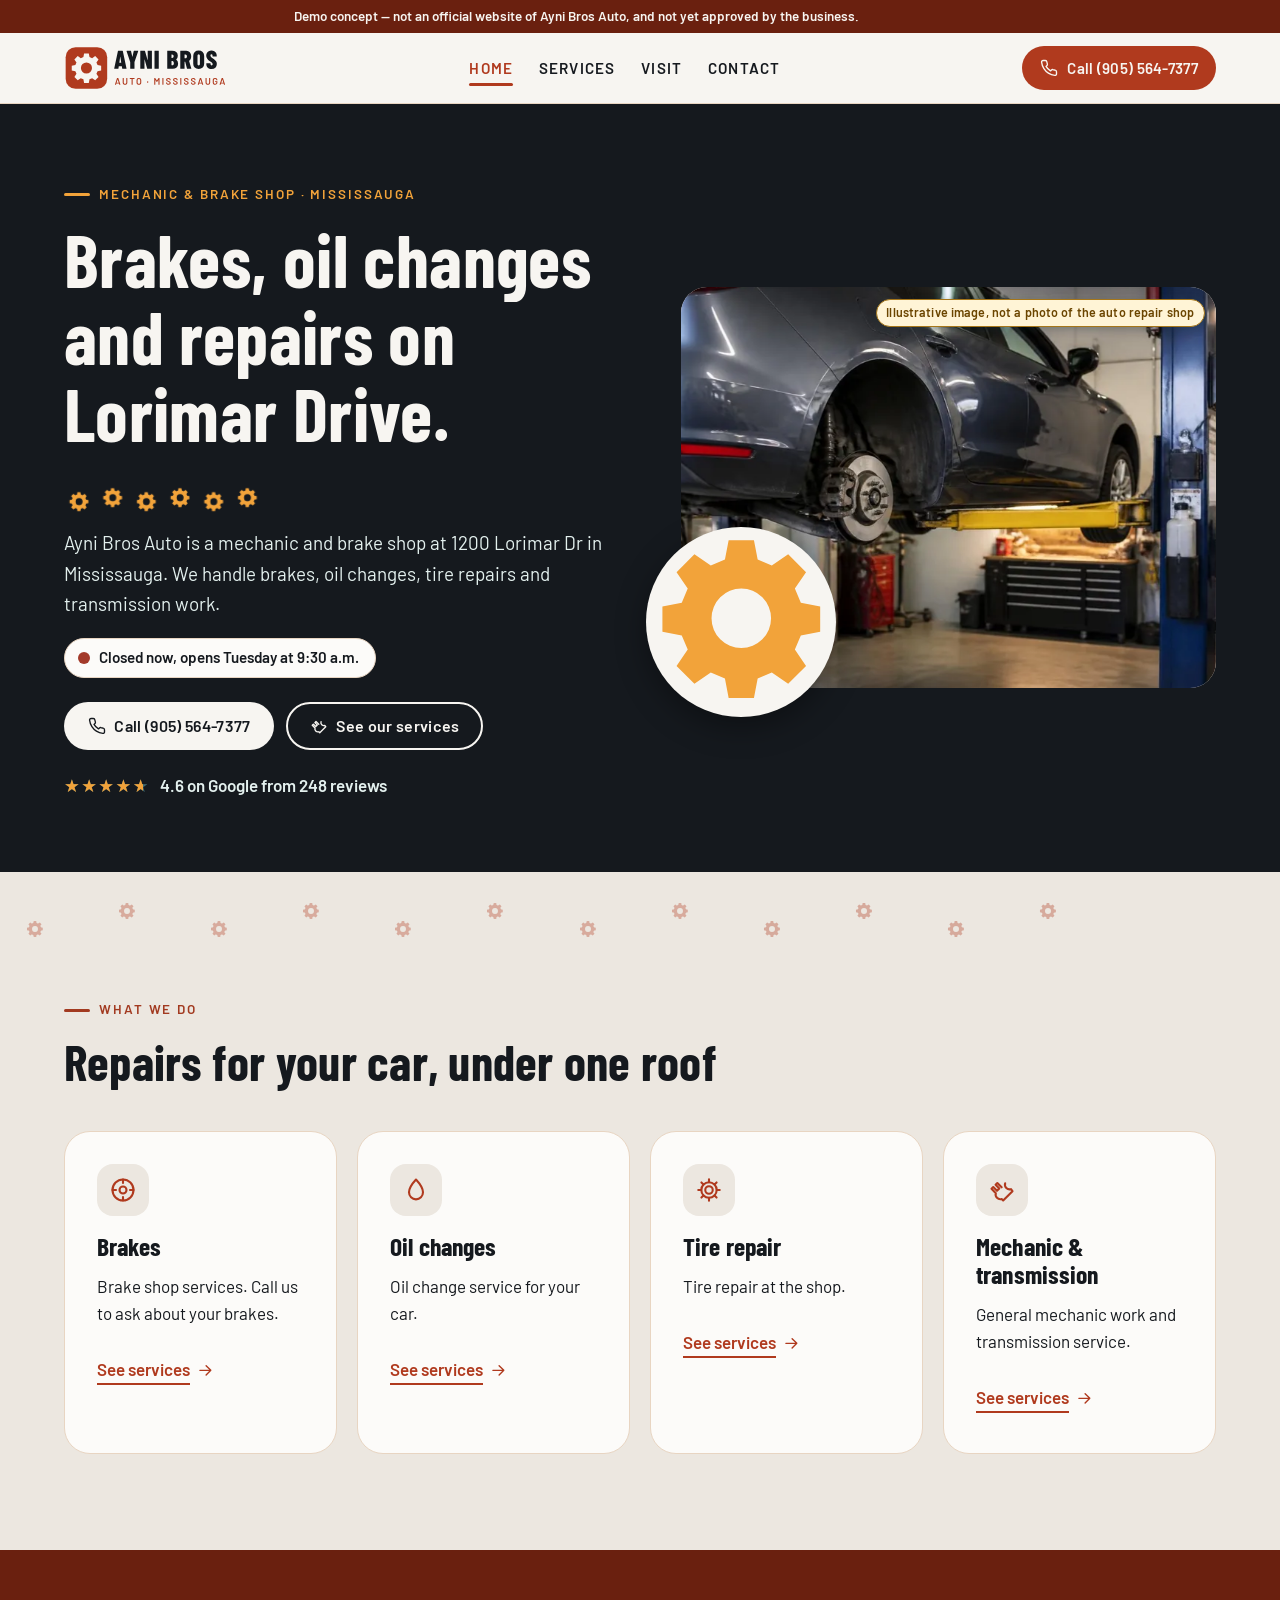
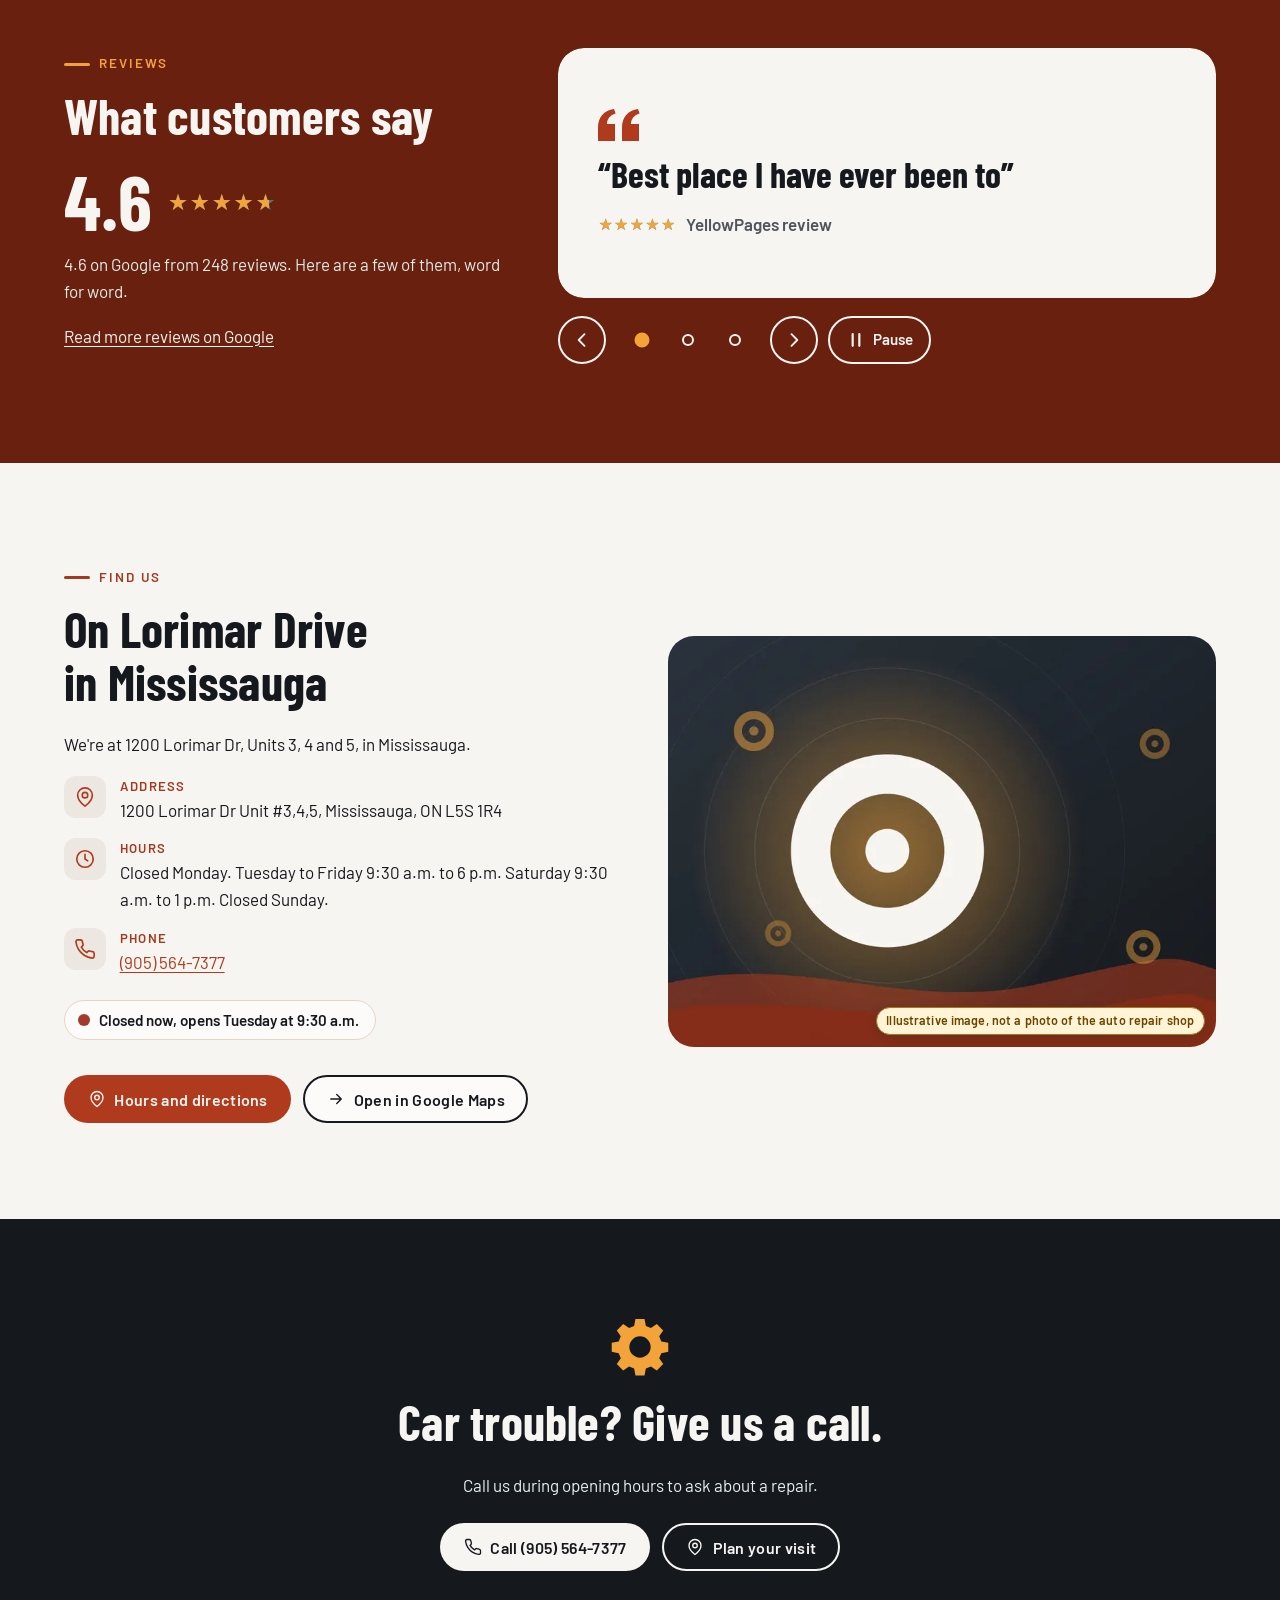
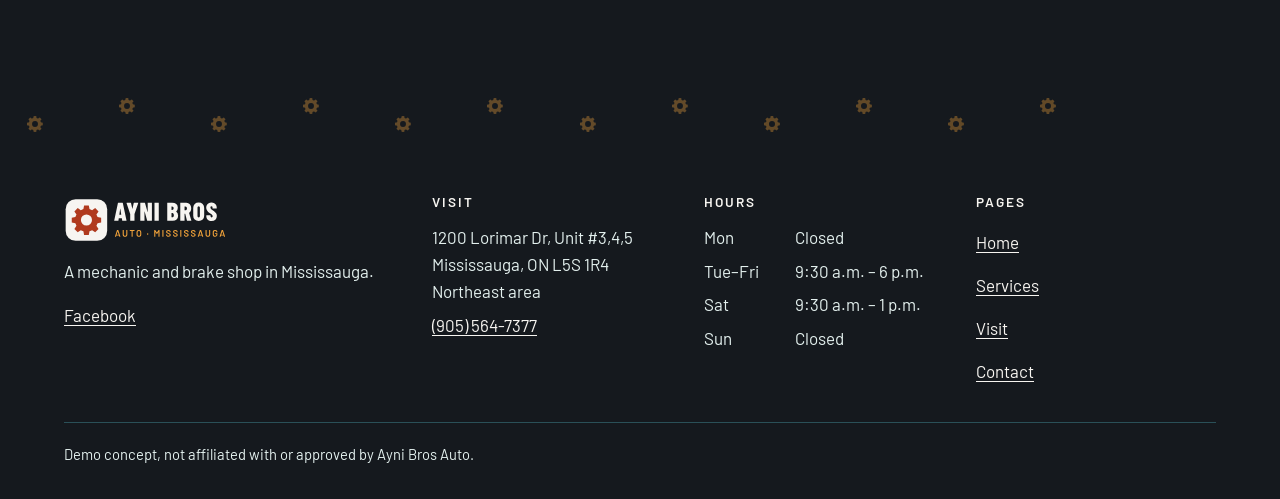
==== index.html @ d92e875d "Publish the static site and GitHub Pages workflow. Co-authored-by: mikelagumbay22 <mikelagumbay22@us" ====
<!DOCTYPE html>
<html lang="en-CA">
<head>
  <meta charset="utf-8">
  <meta name="viewport" content="width=device-width, initial-scale=1, viewport-fit=cover">
  <script>document.documentElement.classList.add("js")</script>
  <title>Ayni Bros Auto | Mechanic &amp; Brake Shop in Mississauga (demo concept)</title>
  <meta name="description" content="Demo concept website for Ayni Bros Auto, a mechanic and brake shop in Mississauga — not the official site. Brakes, oil changes and repairs.">
  <meta property="og:type" content="website">
  <meta property="og:site_name" content="Ayni Bros Auto (demo concept)">
  <meta property="og:locale" content="en_CA">
  <meta property="og:title" content="Ayni Bros Auto | Mechanic &amp; Brake Shop in Mississauga (demo concept)">
  <meta property="og:description" content="Demo concept website for Ayni Bros Auto, a mechanic and brake shop in Mississauga — not the official site. Brakes, oil changes and repairs.">
  <meta property="og:url" content="https://mikelagumbay22.github.io/ayni-bros-auto-demo/">
  <meta property="og:image" content="https://mikelagumbay22.github.io/ayni-bros-auto-demo/img/og-image.jpg">
  <meta property="og:image:type" content="image/jpeg">
  <meta property="og:image:width" content="1200">
  <meta property="og:image:height" content="630">
  <meta property="og:image:alt" content="Demo concept, not the official site. A grey car raised on a two-post lift in a garage, with a rear wheel off and the brake disc showing (illustrative image, not a photo of the auto repair shop)">
  <meta name="twitter:card" content="summary_large_image">
  <meta name="twitter:title" content="Ayni Bros Auto | Mechanic &amp; Brake Shop in Mississauga (demo concept)">
  <meta name="twitter:description" content="Demo concept website for Ayni Bros Auto, a mechanic and brake shop in Mississauga — not the official site. Brakes, oil changes and repairs.">
  <meta name="twitter:image" content="https://mikelagumbay22.github.io/ayni-bros-auto-demo/img/og-image.jpg">
  <meta name="twitter:image:alt" content="Demo concept, not the official site. A grey car raised on a two-post lift in a garage, with a rear wheel off and the brake disc showing (illustrative image, not a photo of the auto repair shop)">
  <meta name="robots" content="noindex, nofollow">
  <meta name="theme-color" content="#15191E">
  <link rel="preload" href="fonts/barlowcondensed-700-latin.woff2" as="font" type="font/woff2" crossorigin>
  <link rel="preload" href="fonts/barlow-400-latin.woff2" as="font" type="font/woff2" crossorigin>
  <link rel="preload" href="fonts/barlow-600-latin.woff2" as="font" type="font/woff2" crossorigin>
  <link rel="stylesheet" href="css/site.css?v=4689af2e">
  <link rel="icon" href="img/favicon.ico" sizes="any">
  <link rel="icon" type="image/png" sizes="512x512" href="img/favicon-512.png">
  <link rel="apple-touch-icon" href="img/apple-touch-icon.png">
  <script type="application/ld+json">{"@context": "https://schema.org", "@type": "AutoRepair", "name": "Ayni Bros Auto", "telephone": "+1-905-564-7377", "address": {"@type": "PostalAddress", "streetAddress": "1200 Lorimar Dr, Unit #3,4,5", "addressLocality": "Mississauga", "addressRegion": "ON", "postalCode": "L5S 1R4", "addressCountry": "CA"}, "openingHoursSpecification": [{"@type": "OpeningHoursSpecification", "dayOfWeek": ["Tuesday", "Wednesday", "Thursday", "Friday"], "opens": "09:30", "closes": "18:00"}, {"@type": "OpeningHoursSpecification", "dayOfWeek": ["Saturday"], "opens": "09:30", "closes": "13:00"}], "image": "https://mikelagumbay22.github.io/ayni-bros-auto-demo/img/logo.png"}</script>
</head>
<body class="page-home" data-hours='[{"day": "Monday", "display": "Closed", "closed": true, "opens": "", "closes": ""}, {"day": "Tuesday", "display": "9:30 a.m. – 6 p.m.", "closed": false, "opens": "09:30", "closes": "18:00"}, {"day": "Wednesday", "display": "9:30 a.m. – 6 p.m.", "closed": false, "opens": "09:30", "closes": "18:00"}, {"day": "Thursday", "display": "9:30 a.m. – 6 p.m.", "closed": false, "opens": "09:30", "closes": "18:00"}, {"day": "Friday", "display": "9:30 a.m. – 6 p.m.", "closed": false, "opens": "09:30", "closes": "18:00"}, {"day": "Saturday", "display": "9:30 a.m. – 1 p.m.", "closed": false, "opens": "09:30", "closes": "13:00"}, {"day": "Sunday", "display": "Closed", "closed": true, "opens": "", "closes": ""}]'>
<aside class="demo-banner" aria-label="Demo notice">
  <p class="container">Demo concept — not an official website of Ayni Bros Auto, and not yet approved by the business.</p>
</aside>
<a class="skip-link" href="#main">Skip to content</a>
<header class="site-header">
  <div class="container header-inner">
    <a class="brand" href="index.html" aria-current="page">
      <img src="img/logo.svg" alt="Ayni Bros Auto, home" width="196" height="60">
    </a>
    <nav class="site-nav desktop-nav" aria-label="Main">
      <ul>
        <li><a href="index.html" aria-current="page">Home</a></li>
        <li><a href="services.html">Services</a></li>
        <li><a href="visit.html">Visit</a></li>
        <li><a href="contact.html">Contact</a></li>
      </ul>
    </nav>
    <div class="header-actions">
      <a class="btn btn--primary btn--sm header-cta" href="tel:+19055647377"><svg viewBox="0 0 24 24" fill="none" stroke="currentColor" stroke-width="1.8" stroke-linecap="round" stroke-linejoin="round" aria-hidden="true" focusable="false"><path d="M22 16.9v3a2 2 0 0 1-2.2 2 19.8 19.8 0 0 1-8.6-3.1 19.5 19.5 0 0 1-6-6A19.8 19.8 0 0 1 2.1 4.2 2 2 0 0 1 4.1 2h3a2 2 0 0 1 2 1.7c.1 1 .4 1.9.7 2.8a2 2 0 0 1-.5 2.1L8 9.9a16 16 0 0 0 6 6l1.3-1.3a2 2 0 0 1 2.1-.4c.9.3 1.8.6 2.8.7a2 2 0 0 1 1.7 2z"/></svg>Call (905) 564-7377</a>
      <button type="button" class="menu-toggle" id="menu-toggle" aria-controls="mobile-nav" aria-expanded="false">
        <span class="burger" aria-hidden="true"><span></span><span></span><span></span></span>
        <span class="menu-toggle__label">Menu</span>
      </button>
    </div>
  </div>
  <div class="mobile-nav" id="mobile-nav" hidden>
    <nav aria-label="Mobile">
      <ul>
        <li style="--i:0"><a href="index.html" aria-current="page">Home</a></li>
        <li style="--i:1"><a href="services.html">Services</a></li>
        <li style="--i:2"><a href="visit.html">Visit</a></li>
        <li style="--i:3"><a href="contact.html">Contact</a></li>
        <li style="--i:4"><a class="mobile-nav__cta" href="tel:+19055647377"><svg viewBox="0 0 24 24" fill="none" stroke="currentColor" stroke-width="1.8" stroke-linecap="round" stroke-linejoin="round" aria-hidden="true" focusable="false"><path d="M22 16.9v3a2 2 0 0 1-2.2 2 19.8 19.8 0 0 1-8.6-3.1 19.5 19.5 0 0 1-6-6A19.8 19.8 0 0 1 2.1 4.2 2 2 0 0 1 4.1 2h3a2 2 0 0 1 2 1.7c.1 1 .4 1.9.7 2.8a2 2 0 0 1-.5 2.1L8 9.9a16 16 0 0 0 6 6l1.3-1.3a2 2 0 0 1 2.1-.4c.9.3 1.8.6 2.8.7a2 2 0 0 1 1.7 2z"/></svg>Call (905) 564-7377</a></li>
      </ul>
    </nav>
  </div>
</header>
<main id="main">

<section class="hero on-dark" aria-labelledby="hero-title">
  <div class="container hero__grid">
    <div class="hero__copy">
      <p class="eyebrow">Mechanic &amp; brake shop · Mississauga</p>
      <h1 id="hero-title" class="split-h"><span class="sw"><span style="--i:0">Brakes,</span></span> <span class="sw"><span style="--i:1">oil</span></span> <span class="sw"><span style="--i:2">changes</span></span> <span class="sw"><span style="--i:3">and</span></span> <span class="sw"><span style="--i:4">repairs</span></span> <span class="sw"><span style="--i:5">on</span></span> <span class="sw"><span style="--i:6">Lorimar</span></span> <span class="sw"><span style="--i:7">Drive.</span></span> </h1>
      <svg class="headline-paws" viewBox="0 0 210 26" aria-hidden="true" focusable="false"><g transform="translate(4 4) rotate(90 11 11) scale(.9)"><g class="hp" style="--i:0" fill="currentColor"><path d="M10.3 1.5h3.4l.5 2.6 1.9.8 2.2-1.5 2.4 2.4-1.5 2.2.8 1.9 2.6.5v3.4l-2.6.5-.8 1.9 1.5 2.2-2.4 2.4-2.2-1.5-1.9.8-.5 2.6h-3.4l-.5-2.6-1.9-.8-2.2 1.5-2.4-2.4 1.5-2.2-.8-1.9-2.6-.5v-3.4l2.6-.5.8-1.9-1.5-2.2 2.4-2.4 2.2 1.5 1.9-.8zM12 8a4 4 0 1 0 0 8 4 4 0 0 0 0-8z"/></g></g><g transform="translate(38 0) rotate(90 11 11) scale(.9)"><g class="hp" style="--i:1" fill="currentColor"><path d="M10.3 1.5h3.4l.5 2.6 1.9.8 2.2-1.5 2.4 2.4-1.5 2.2.8 1.9 2.6.5v3.4l-2.6.5-.8 1.9 1.5 2.2-2.4 2.4-2.2-1.5-1.9.8-.5 2.6h-3.4l-.5-2.6-1.9-.8-2.2 1.5-2.4-2.4 1.5-2.2-.8-1.9-2.6-.5v-3.4l2.6-.5.8-1.9-1.5-2.2 2.4-2.4 2.2 1.5 1.9-.8zM12 8a4 4 0 1 0 0 8 4 4 0 0 0 0-8z"/></g></g><g transform="translate(72 4) rotate(90 11 11) scale(.9)"><g class="hp" style="--i:2" fill="currentColor"><path d="M10.3 1.5h3.4l.5 2.6 1.9.8 2.2-1.5 2.4 2.4-1.5 2.2.8 1.9 2.6.5v3.4l-2.6.5-.8 1.9 1.5 2.2-2.4 2.4-2.2-1.5-1.9.8-.5 2.6h-3.4l-.5-2.6-1.9-.8-2.2 1.5-2.4-2.4 1.5-2.2-.8-1.9-2.6-.5v-3.4l2.6-.5.8-1.9-1.5-2.2 2.4-2.4 2.2 1.5 1.9-.8zM12 8a4 4 0 1 0 0 8 4 4 0 0 0 0-8z"/></g></g><g transform="translate(106 0) rotate(90 11 11) scale(.9)"><g class="hp" style="--i:3" fill="currentColor"><path d="M10.3 1.5h3.4l.5 2.6 1.9.8 2.2-1.5 2.4 2.4-1.5 2.2.8 1.9 2.6.5v3.4l-2.6.5-.8 1.9 1.5 2.2-2.4 2.4-2.2-1.5-1.9.8-.5 2.6h-3.4l-.5-2.6-1.9-.8-2.2 1.5-2.4-2.4 1.5-2.2-.8-1.9-2.6-.5v-3.4l2.6-.5.8-1.9-1.5-2.2 2.4-2.4 2.2 1.5 1.9-.8zM12 8a4 4 0 1 0 0 8 4 4 0 0 0 0-8z"/></g></g><g transform="translate(140 4) rotate(90 11 11) scale(.9)"><g class="hp" style="--i:4" fill="currentColor"><path d="M10.3 1.5h3.4l.5 2.6 1.9.8 2.2-1.5 2.4 2.4-1.5 2.2.8 1.9 2.6.5v3.4l-2.6.5-.8 1.9 1.5 2.2-2.4 2.4-2.2-1.5-1.9.8-.5 2.6h-3.4l-.5-2.6-1.9-.8-2.2 1.5-2.4-2.4 1.5-2.2-.8-1.9-2.6-.5v-3.4l2.6-.5.8-1.9-1.5-2.2 2.4-2.4 2.2 1.5 1.9-.8zM12 8a4 4 0 1 0 0 8 4 4 0 0 0 0-8z"/></g></g><g transform="translate(174 0) rotate(90 11 11) scale(.9)"><g class="hp" style="--i:5" fill="currentColor"><path d="M10.3 1.5h3.4l.5 2.6 1.9.8 2.2-1.5 2.4 2.4-1.5 2.2.8 1.9 2.6.5v3.4l-2.6.5-.8 1.9 1.5 2.2-2.4 2.4-2.2-1.5-1.9.8-.5 2.6h-3.4l-.5-2.6-1.9-.8-2.2 1.5-2.4-2.4 1.5-2.2-.8-1.9-2.6-.5v-3.4l2.6-.5.8-1.9-1.5-2.2 2.4-2.4 2.2 1.5 1.9-.8zM12 8a4 4 0 1 0 0 8 4 4 0 0 0 0-8z"/></g></g>
</svg>
      <p class="lead">Ayni Bros Auto is a mechanic and brake shop at 1200 Lorimar Dr in Mississauga. We handle brakes, oil changes, tire repairs and transmission work.</p>
      <p class="status hero__status" data-status data-state="neutral"><span class="status__dot" aria-hidden="true"></span><span class="status__text">Open Tue–Fri 9:30 a.m. to 6 p.m. and Sat 9:30 a.m. to 1 p.m.</span></p>
      <div class="btn-row">
        <a class="btn btn--light" href="tel:+19055647377"><svg viewBox="0 0 24 24" fill="none" stroke="currentColor" stroke-width="1.8" stroke-linecap="round" stroke-linejoin="round" aria-hidden="true" focusable="false"><path d="M22 16.9v3a2 2 0 0 1-2.2 2 19.8 19.8 0 0 1-8.6-3.1 19.5 19.5 0 0 1-6-6A19.8 19.8 0 0 1 2.1 4.2 2 2 0 0 1 4.1 2h3a2 2 0 0 1 2 1.7c.1 1 .4 1.9.7 2.8a2 2 0 0 1-.5 2.1L8 9.9a16 16 0 0 0 6 6l1.3-1.3a2 2 0 0 1 2.1-.4c.9.3 1.8.6 2.8.7a2 2 0 0 1 1.7 2z"/></svg>Call (905) 564-7377</a>
        <a class="btn btn--outline-light" href="services.html"><svg viewBox="0 0 24 24" fill="none" stroke="currentColor" stroke-width="1.8" stroke-linecap="round" stroke-linejoin="round" aria-hidden="true" focusable="false"><path d="M14.7 6.3a4 4 0 0 0 5 5L21 13l-8 8-1.3-1.3a4 4 0 0 1-5-5L3 11l1.5-1.5 3.2 3.2 2-2-3.2-3.2L8 6l3.7 3.7"/></svg>See our services</a>
      </div>
      <p class="rating-line"><span class="stars" role="img" aria-label="4.6 out of 5 stars" style="--fill: 92.0%"><span class="stars__base" aria-hidden="true">★★★★★</span><span class="stars__fill" aria-hidden="true">★★★★★</span></span><span>4.6 on Google from 248 reviews</span></p>
    </div>
    <div class="hero__art">
      <div class="media media--hero" style="--focus: 35% 50%" data-parallax><span class="ph-badge image-badge">Illustrative image, not a photo of the auto repair shop</span>
  <img src="img/hero-800.webp" srcset="img/hero-480.webp 480w, img/hero-800.webp 800w, img/hero-1200.webp 1200w" sizes="(min-width: 900px) 560px, 92vw" width="1200" height="897" alt="A grey car raised on a two-post lift in a garage, with a rear wheel off and the brake disc showing" fetchpriority="high" decoding="async">
</div>
      <div class="pup-badge"><div class="pup motif" aria-hidden="true"><svg class="motif__icon" viewBox="0 0 24 24" fill="currentColor" focusable="false"><path d="M10.3 1.5h3.4l.5 2.6 1.9.8 2.2-1.5 2.4 2.4-1.5 2.2.8 1.9 2.6.5v3.4l-2.6.5-.8 1.9 1.5 2.2-2.4 2.4-2.2-1.5-1.9.8-.5 2.6h-3.4l-.5-2.6-1.9-.8-2.2 1.5-2.4-2.4 1.5-2.2-.8-1.9-2.6-.5v-3.4l2.6-.5.8-1.9-1.5-2.2 2.4-2.4 2.2 1.5 1.9-.8zM12 8a4 4 0 1 0 0 8 4 4 0 0 0 0-8z"/></svg><span class="pup__bubble" style="left:10%;top:20%;width:12%;--i:0"></span><span class="pup__bubble" style="left:78%;top:14%;width:9%;--i:1"></span><span class="pup__bubble" style="left:84%;top:60%;width:11%;--i:2"></span></div></div>
    </div>
  </div>
</section>
<div class="trail trail--alt" aria-hidden="true" data-trail>
  <div class="trail__prints">
    <svg class="trail__print" style="left:2.0%;--i:0" viewBox="0 0 24 24" fill="currentColor" focusable="false"><path d="M10.3 1.5h3.4l.5 2.6 1.9.8 2.2-1.5 2.4 2.4-1.5 2.2.8 1.9 2.6.5v3.4l-2.6.5-.8 1.9 1.5 2.2-2.4 2.4-2.2-1.5-1.9.8-.5 2.6h-3.4l-.5-2.6-1.9-.8-2.2 1.5-2.4-2.4 1.5-2.2-.8-1.9-2.6-.5v-3.4l2.6-.5.8-1.9-1.5-2.2 2.4-2.4 2.2 1.5 1.9-.8zM12 8a4 4 0 1 0 0 8 4 4 0 0 0 0-8z"/></svg>
    <svg class="trail__print is-up" style="left:9.2%;--i:1" viewBox="0 0 24 24" fill="currentColor" focusable="false"><path d="M10.3 1.5h3.4l.5 2.6 1.9.8 2.2-1.5 2.4 2.4-1.5 2.2.8 1.9 2.6.5v3.4l-2.6.5-.8 1.9 1.5 2.2-2.4 2.4-2.2-1.5-1.9.8-.5 2.6h-3.4l-.5-2.6-1.9-.8-2.2 1.5-2.4-2.4 1.5-2.2-.8-1.9-2.6-.5v-3.4l2.6-.5.8-1.9-1.5-2.2 2.4-2.4 2.2 1.5 1.9-.8zM12 8a4 4 0 1 0 0 8 4 4 0 0 0 0-8z"/></svg>
    <svg class="trail__print" style="left:16.4%;--i:2" viewBox="0 0 24 24" fill="currentColor" focusable="false"><path d="M10.3 1.5h3.4l.5 2.6 1.9.8 2.2-1.5 2.4 2.4-1.5 2.2.8 1.9 2.6.5v3.4l-2.6.5-.8 1.9 1.5 2.2-2.4 2.4-2.2-1.5-1.9.8-.5 2.6h-3.4l-.5-2.6-1.9-.8-2.2 1.5-2.4-2.4 1.5-2.2-.8-1.9-2.6-.5v-3.4l2.6-.5.8-1.9-1.5-2.2 2.4-2.4 2.2 1.5 1.9-.8zM12 8a4 4 0 1 0 0 8 4 4 0 0 0 0-8z"/></svg>
    <svg class="trail__print is-up" style="left:23.6%;--i:3" viewBox="0 0 24 24" fill="currentColor" focusable="false"><path d="M10.3 1.5h3.4l.5 2.6 1.9.8 2.2-1.5 2.4 2.4-1.5 2.2.8 1.9 2.6.5v3.4l-2.6.5-.8 1.9 1.5 2.2-2.4 2.4-2.2-1.5-1.9.8-.5 2.6h-3.4l-.5-2.6-1.9-.8-2.2 1.5-2.4-2.4 1.5-2.2-.8-1.9-2.6-.5v-3.4l2.6-.5.8-1.9-1.5-2.2 2.4-2.4 2.2 1.5 1.9-.8zM12 8a4 4 0 1 0 0 8 4 4 0 0 0 0-8z"/></svg>
    <svg class="trail__print" style="left:30.8%;--i:4" viewBox="0 0 24 24" fill="currentColor" focusable="false"><path d="M10.3 1.5h3.4l.5 2.6 1.9.8 2.2-1.5 2.4 2.4-1.5 2.2.8 1.9 2.6.5v3.4l-2.6.5-.8 1.9 1.5 2.2-2.4 2.4-2.2-1.5-1.9.8-.5 2.6h-3.4l-.5-2.6-1.9-.8-2.2 1.5-2.4-2.4 1.5-2.2-.8-1.9-2.6-.5v-3.4l2.6-.5.8-1.9-1.5-2.2 2.4-2.4 2.2 1.5 1.9-.8zM12 8a4 4 0 1 0 0 8 4 4 0 0 0 0-8z"/></svg>
    <svg class="trail__print is-up" style="left:38.0%;--i:5" viewBox="0 0 24 24" fill="currentColor" focusable="false"><path d="M10.3 1.5h3.4l.5 2.6 1.9.8 2.2-1.5 2.4 2.4-1.5 2.2.8 1.9 2.6.5v3.4l-2.6.5-.8 1.9 1.5 2.2-2.4 2.4-2.2-1.5-1.9.8-.5 2.6h-3.4l-.5-2.6-1.9-.8-2.2 1.5-2.4-2.4 1.5-2.2-.8-1.9-2.6-.5v-3.4l2.6-.5.8-1.9-1.5-2.2 2.4-2.4 2.2 1.5 1.9-.8zM12 8a4 4 0 1 0 0 8 4 4 0 0 0 0-8z"/></svg>
    <svg class="trail__print" style="left:45.2%;--i:6" viewBox="0 0 24 24" fill="currentColor" focusable="false"><path d="M10.3 1.5h3.4l.5 2.6 1.9.8 2.2-1.5 2.4 2.4-1.5 2.2.8 1.9 2.6.5v3.4l-2.6.5-.8 1.9 1.5 2.2-2.4 2.4-2.2-1.5-1.9.8-.5 2.6h-3.4l-.5-2.6-1.9-.8-2.2 1.5-2.4-2.4 1.5-2.2-.8-1.9-2.6-.5v-3.4l2.6-.5.8-1.9-1.5-2.2 2.4-2.4 2.2 1.5 1.9-.8zM12 8a4 4 0 1 0 0 8 4 4 0 0 0 0-8z"/></svg>
    <svg class="trail__print is-up" style="left:52.4%;--i:7" viewBox="0 0 24 24" fill="currentColor" focusable="false"><path d="M10.3 1.5h3.4l.5 2.6 1.9.8 2.2-1.5 2.4 2.4-1.5 2.2.8 1.9 2.6.5v3.4l-2.6.5-.8 1.9 1.5 2.2-2.4 2.4-2.2-1.5-1.9.8-.5 2.6h-3.4l-.5-2.6-1.9-.8-2.2 1.5-2.4-2.4 1.5-2.2-.8-1.9-2.6-.5v-3.4l2.6-.5.8-1.9-1.5-2.2 2.4-2.4 2.2 1.5 1.9-.8zM12 8a4 4 0 1 0 0 8 4 4 0 0 0 0-8z"/></svg>
    <svg class="trail__print" style="left:59.6%;--i:8" viewBox="0 0 24 24" fill="currentColor" focusable="false"><path d="M10.3 1.5h3.4l.5 2.6 1.9.8 2.2-1.5 2.4 2.4-1.5 2.2.8 1.9 2.6.5v3.4l-2.6.5-.8 1.9 1.5 2.2-2.4 2.4-2.2-1.5-1.9.8-.5 2.6h-3.4l-.5-2.6-1.9-.8-2.2 1.5-2.4-2.4 1.5-2.2-.8-1.9-2.6-.5v-3.4l2.6-.5.8-1.9-1.5-2.2 2.4-2.4 2.2 1.5 1.9-.8zM12 8a4 4 0 1 0 0 8 4 4 0 0 0 0-8z"/></svg>
    <svg class="trail__print is-up" style="left:66.8%;--i:9" viewBox="0 0 24 24" fill="currentColor" focusable="false"><path d="M10.3 1.5h3.4l.5 2.6 1.9.8 2.2-1.5 2.4 2.4-1.5 2.2.8 1.9 2.6.5v3.4l-2.6.5-.8 1.9 1.5 2.2-2.4 2.4-2.2-1.5-1.9.8-.5 2.6h-3.4l-.5-2.6-1.9-.8-2.2 1.5-2.4-2.4 1.5-2.2-.8-1.9-2.6-.5v-3.4l2.6-.5.8-1.9-1.5-2.2 2.4-2.4 2.2 1.5 1.9-.8zM12 8a4 4 0 1 0 0 8 4 4 0 0 0 0-8z"/></svg>
    <svg class="trail__print" style="left:74.0%;--i:10" viewBox="0 0 24 24" fill="currentColor" focusable="false"><path d="M10.3 1.5h3.4l.5 2.6 1.9.8 2.2-1.5 2.4 2.4-1.5 2.2.8 1.9 2.6.5v3.4l-2.6.5-.8 1.9 1.5 2.2-2.4 2.4-2.2-1.5-1.9.8-.5 2.6h-3.4l-.5-2.6-1.9-.8-2.2 1.5-2.4-2.4 1.5-2.2-.8-1.9-2.6-.5v-3.4l2.6-.5.8-1.9-1.5-2.2 2.4-2.4 2.2 1.5 1.9-.8zM12 8a4 4 0 1 0 0 8 4 4 0 0 0 0-8z"/></svg>
    <svg class="trail__print is-up" style="left:81.2%;--i:11" viewBox="0 0 24 24" fill="currentColor" focusable="false"><path d="M10.3 1.5h3.4l.5 2.6 1.9.8 2.2-1.5 2.4 2.4-1.5 2.2.8 1.9 2.6.5v3.4l-2.6.5-.8 1.9 1.5 2.2-2.4 2.4-2.2-1.5-1.9.8-.5 2.6h-3.4l-.5-2.6-1.9-.8-2.2 1.5-2.4-2.4 1.5-2.2-.8-1.9-2.6-.5v-3.4l2.6-.5.8-1.9-1.5-2.2 2.4-2.4 2.2 1.5 1.9-.8zM12 8a4 4 0 1 0 0 8 4 4 0 0 0 0-8z"/></svg>
  </div>
  <div class="container" style="position:relative;height:100%;container-type:inline-size">
  </div>
</div>

<section class="section section--alt" aria-labelledby="cards-title" style="padding-top:clamp(1.5rem,4vw,2.5rem)">
  <div class="container">
    <div class="section-head reveal">
      <p class="eyebrow">What we do</p>
      <h2 id="cards-title">Repairs for your car, under one roof</h2>
    </div>
    <ul class="card-grid card-grid--4">
      <li class="card tilt reveal" style="--d: 0.0s" data-tilt>
        <span class="icon-chip"><svg viewBox="0 0 24 24" fill="none" stroke="currentColor" stroke-width="1.8" stroke-linecap="round" stroke-linejoin="round" aria-hidden="true" focusable="false"><circle cx="12" cy="12" r="9"/><circle cx="12" cy="12" r="3"/><path d="M12 3v3M12 18v3M3 12h3M18 12h3"/></svg></span>
        <h3>Brakes</h3>
        <p>Brake shop services. Call us to ask about your brakes.</p>
        <a class="text-link" href="services.html#brakes"><span>See services</span><svg viewBox="0 0 24 24" fill="none" stroke="currentColor" stroke-width="1.8" stroke-linecap="round" stroke-linejoin="round" aria-hidden="true" focusable="false"><path d="M5 12h14M13 6l6 6-6 6"/></svg></a>
      </li>
      <li class="card tilt reveal" style="--d: 0.1s" data-tilt>
        <span class="icon-chip"><svg viewBox="0 0 24 24" fill="none" stroke="currentColor" stroke-width="1.8" stroke-linecap="round" stroke-linejoin="round" aria-hidden="true" focusable="false"><path d="M12 3s6 6.5 6 11a6 6 0 0 1-12 0c0-4.5 6-11 6-11z"/></svg></span>
        <h3>Oil changes</h3>
        <p>Oil change service for your car.</p>
        <a class="text-link" href="services.html#oil"><span>See services</span><svg viewBox="0 0 24 24" fill="none" stroke="currentColor" stroke-width="1.8" stroke-linecap="round" stroke-linejoin="round" aria-hidden="true" focusable="false"><path d="M5 12h14M13 6l6 6-6 6"/></svg></a>
      </li>
      <li class="card tilt reveal" style="--d: 0.2s" data-tilt>
        <span class="icon-chip"><svg viewBox="0 0 24 24" fill="none" stroke="currentColor" stroke-width="1.8" stroke-linecap="round" stroke-linejoin="round" aria-hidden="true" focusable="false"><circle cx="12" cy="12" r="3.2"/><path d="M12 2.8v2.6M12 18.6v2.6M2.8 12h2.6M18.6 12h2.6M5.5 5.5l1.8 1.8M16.7 16.7l1.8 1.8M5.5 18.5l1.8-1.8M16.7 7.3l1.8-1.8"/><circle cx="12" cy="12" r="6.6"/></svg></span>
        <h3>Tire repair</h3>
        <p>Tire repair at the shop.</p>
        <a class="text-link" href="services.html#tires"><span>See services</span><svg viewBox="0 0 24 24" fill="none" stroke="currentColor" stroke-width="1.8" stroke-linecap="round" stroke-linejoin="round" aria-hidden="true" focusable="false"><path d="M5 12h14M13 6l6 6-6 6"/></svg></a>
      </li>
      <li class="card tilt reveal" style="--d: 0.30000000000000004s" data-tilt>
        <span class="icon-chip"><svg viewBox="0 0 24 24" fill="none" stroke="currentColor" stroke-width="1.8" stroke-linecap="round" stroke-linejoin="round" aria-hidden="true" focusable="false"><path d="M14.7 6.3a4 4 0 0 0 5 5L21 13l-8 8-1.3-1.3a4 4 0 0 1-5-5L3 11l1.5-1.5 3.2 3.2 2-2-3.2-3.2L8 6l3.7 3.7"/></svg></span>
        <h3>Mechanic &amp; transmission</h3>
        <p>General mechanic work and transmission service.</p>
        <a class="text-link" href="services.html#mechanic"><span>See services</span><svg viewBox="0 0 24 24" fill="none" stroke="currentColor" stroke-width="1.8" stroke-linecap="round" stroke-linejoin="round" aria-hidden="true" focusable="false"><path d="M5 12h14M13 6l6 6-6 6"/></svg></a>
      </li>
    </ul>
  </div>
</section>
<section class="section reviews on-dark" id="reviews" aria-labelledby="reviews-title">
  <div class="container reviews__grid">
    <div class="reveal reveal-l">
      <p class="eyebrow">Reviews</p>
      <h2 id="reviews-title">What customers say</h2>
      <div class="score"><span class="score__num">4.6</span><span class="stars" role="img" aria-label="4.6 out of 5 stars on Google" style="--fill: 92.0%"><span class="stars__base" aria-hidden="true">★★★★★</span><span class="stars__fill" aria-hidden="true">★★★★★</span></span></div>
      <p class="muted-light">4.6 on Google from 248 reviews. Here are a few of them, word for word.</p>
      <p><a href="https://www.google.com/maps/search/?api=1&amp;query=Ayni%20Bros%20Auto%2C%201200%20Lorimar%20Dr%20Unit%20%233%2C4%2C5%2C%20Mississauga%2C%20ON%20L5S%201R4" target="_blank" rel="noopener">Read more reviews on Google<span class="visually-hidden"> (opens in a new tab)</span></a></p>
    </div>
    <div class="carousel reveal reveal-r" data-carousel role="region" aria-roledescription="carousel" aria-label="Customer reviews">
      <div class="carousel__viewport" id="review-slides" aria-live="off">
        <div class="slide is-active" role="group" aria-roledescription="slide" aria-label="1 of 3" data-slide><figure>
          <svg class="quote-mark" viewBox="0 0 42 32" aria-hidden="true" focusable="false"><path fill="currentColor" d="M0 32V19C0 8 6 1.5 16 0l1.6 4.4C11.5 6.2 9 10.3 9 15h8v17zm24 0V19C24 8 30 1.5 40 0l1.6 4.4C35.5 6.2 33 10.3 33 15h8v17z"/></svg>
          <blockquote><p>“Best place I have ever been to”</p></blockquote>
          <figcaption><span class="stars" role="img" aria-label="5 out of 5 stars" style="--fill: 100.0%"><span class="stars__base" aria-hidden="true">★★★★★</span><span class="stars__fill" aria-hidden="true">★★★★★</span></span><span>YellowPages review</span></figcaption>
        </figure></div>
        <div class="slide" role="group" aria-roledescription="slide" aria-label="2 of 3" data-slide><figure>
          <svg class="quote-mark" viewBox="0 0 42 32" aria-hidden="true" focusable="false"><path fill="currentColor" d="M0 32V19C0 8 6 1.5 16 0l1.6 4.4C11.5 6.2 9 10.3 9 15h8v17zm24 0V19C24 8 30 1.5 40 0l1.6 4.4C35.5 6.2 33 10.3 33 15h8v17z"/></svg>
          <blockquote><p>“Knowledgeable stuff, awesome service and reasonable service cost.”</p></blockquote>
          <figcaption><span class="stars" role="img" aria-label="5 out of 5 stars" style="--fill: 100.0%"><span class="stars__base" aria-hidden="true">★★★★★</span><span class="stars__fill" aria-hidden="true">★★★★★</span></span><span>Google review</span></figcaption>
        </figure></div>
        <div class="slide" role="group" aria-roledescription="slide" aria-label="3 of 3" data-slide><figure>
          <svg class="quote-mark" viewBox="0 0 42 32" aria-hidden="true" focusable="false"><path fill="currentColor" d="M0 32V19C0 8 6 1.5 16 0l1.6 4.4C11.5 6.2 9 10.3 9 15h8v17zm24 0V19C24 8 30 1.5 40 0l1.6 4.4C35.5 6.2 33 10.3 33 15h8v17z"/></svg>
          <blockquote><p>“Location is a bit tricky to reach but the staff is very friendly and helpful.”</p></blockquote>
          <figcaption><span class="stars" role="img" aria-label="4 out of 5 stars" style="--fill: 80.0%"><span class="stars__base" aria-hidden="true">★★★★★</span><span class="stars__fill" aria-hidden="true">★★★★★</span></span><span>Google review</span></figcaption>
        </figure></div>
      </div>
      <div class="carousel__controls">
        <button type="button" class="cbtn" data-prev aria-controls="review-slides"><svg viewBox="0 0 24 24" fill="none" stroke="currentColor" stroke-width="2.2" stroke-linecap="round" stroke-linejoin="round" aria-hidden="true" focusable="false"><path d="M15 5l-7 7 7 7"/></svg><span class="visually-hidden">Previous review</span></button>
        <div class="dots">
          <button type="button" class="dot" data-dot="0" aria-controls="review-slides" aria-current="true"><span></span><span class="visually-hidden">Show review 1</span></button>
          <button type="button" class="dot" data-dot="1" aria-controls="review-slides"><span></span><span class="visually-hidden">Show review 2</span></button>
          <button type="button" class="dot" data-dot="2" aria-controls="review-slides"><span></span><span class="visually-hidden">Show review 3</span></button>
        </div>
        <button type="button" class="cbtn" data-next aria-controls="review-slides"><svg viewBox="0 0 24 24" fill="none" stroke="currentColor" stroke-width="2.2" stroke-linecap="round" stroke-linejoin="round" aria-hidden="true" focusable="false"><path d="M9 5l7 7-7 7"/></svg><span class="visually-hidden">Next review</span></button>
        <button type="button" class="cbtn cbtn--pause" data-pause aria-controls="review-slides"><svg viewBox="0 0 24 24" fill="none" stroke="currentColor" stroke-width="2.6" stroke-linecap="round" stroke-linejoin="round" aria-hidden="true" focusable="false"><path d="M8 5v14M16 5v14"/></svg><span data-pause-label>Pause</span></button>
      </div>
    </div>
  </div>
</section>

<section class="section" aria-labelledby="visit-title">
  <div class="container split">
    <div class="reveal reveal-l">
      <p class="eyebrow">Find us</p>
      <h2 id="visit-title">On Lorimar Drive in Mississauga</h2>
      <p>We&#39;re at 1200 Lorimar Dr, Units 3, 4 and 5, in Mississauga.</p>
      <ul class="info-list">
        <li><span class="ico"><svg viewBox="0 0 24 24" fill="none" stroke="currentColor" stroke-width="1.8" stroke-linecap="round" stroke-linejoin="round" aria-hidden="true" focusable="false"><path d="M20 10c0 6-8 12-8 12S4 16 4 10a8 8 0 0 1 16 0z"/><circle cx="12" cy="10" r="3"/></svg></span><div><span class="label">Address</span>1200 Lorimar Dr Unit #3,4,5, Mississauga, ON L5S 1R4</div></li>
        <li><span class="ico"><svg viewBox="0 0 24 24" fill="none" stroke="currentColor" stroke-width="1.8" stroke-linecap="round" stroke-linejoin="round" aria-hidden="true" focusable="false"><circle cx="12" cy="12" r="9"/><path d="M12 7v5l3 2"/></svg></span><div><span class="label">Hours</span>Closed Monday. Tuesday to Friday 9:30 a.m. to 6 p.m. Saturday 9:30 a.m. to 1 p.m. Closed Sunday.</div></li>
        <li><span class="ico"><svg viewBox="0 0 24 24" fill="none" stroke="currentColor" stroke-width="1.8" stroke-linecap="round" stroke-linejoin="round" aria-hidden="true" focusable="false"><path d="M22 16.9v3a2 2 0 0 1-2.2 2 19.8 19.8 0 0 1-8.6-3.1 19.5 19.5 0 0 1-6-6A19.8 19.8 0 0 1 2.1 4.2 2 2 0 0 1 4.1 2h3a2 2 0 0 1 2 1.7c.1 1 .4 1.9.7 2.8a2 2 0 0 1-.5 2.1L8 9.9a16 16 0 0 0 6 6l1.3-1.3a2 2 0 0 1 2.1-.4c.9.3 1.8.6 2.8.7a2 2 0 0 1 1.7 2z"/></svg></span><div><span class="label">Phone</span><a href="tel:+19055647377">(905) 564-7377</a></div></li>
      </ul>
      <p class="status " data-status data-state="neutral"><span class="status__dot" aria-hidden="true"></span><span class="status__text">Open Tue–Fri 9:30 a.m. to 6 p.m. and Sat 9:30 a.m. to 1 p.m.</span></p>
      <div class="btn-row" style="margin-top:1.25rem">
        <a class="btn btn--primary" href="visit.html"><svg viewBox="0 0 24 24" fill="none" stroke="currentColor" stroke-width="1.8" stroke-linecap="round" stroke-linejoin="round" aria-hidden="true" focusable="false"><path d="M20 10c0 6-8 12-8 12S4 16 4 10a8 8 0 0 1 16 0z"/><circle cx="12" cy="10" r="3"/></svg>Hours and directions</a>
        <a class="btn btn--ghost" href="https://www.google.com/maps/dir/?api=1&amp;destination=Ayni%20Bros%20Auto%2C%201200%20Lorimar%20Dr%20Unit%20%233%2C4%2C5%2C%20Mississauga%2C%20ON%20L5S%201R4" target="_blank" rel="noopener"><svg viewBox="0 0 24 24" fill="none" stroke="currentColor" stroke-width="1.8" stroke-linecap="round" stroke-linejoin="round" aria-hidden="true" focusable="false"><path d="M5 12h14M13 6l6 6-6 6"/></svg>Open in Google Maps<span class="visually-hidden"> (opens in a new tab)</span></a>
      </div>
    </div>
    <div class="reveal reveal-r"><div class="media "><span class="ph-badge image-badge">Illustrative image, not a photo of the auto repair shop</span>
  <img src="img/tires-800.webp" srcset="img/tires-480.webp 480w, img/tires-800.webp 800w, img/tires-1200.webp 1200w" sizes="(min-width: 900px) 540px, 92vw" width="1200" height="900" alt="Illustration of a car tire on a dark background" loading="lazy" decoding="async">
</div></div>
  </div>
</section>

<section class="section cta-band on-dark" aria-labelledby="home-cta-title">
  <div class="container reveal">
    <div class="mini-paw" aria-hidden="true">
  <svg class="mini-paw__icon" viewBox="0 0 24 24" fill="currentColor" focusable="false"><path d="M10.3 1.5h3.4l.5 2.6 1.9.8 2.2-1.5 2.4 2.4-1.5 2.2.8 1.9 2.6.5v3.4l-2.6.5-.8 1.9 1.5 2.2-2.4 2.4-2.2-1.5-1.9.8-.5 2.6h-3.4l-.5-2.6-1.9-.8-2.2 1.5-2.4-2.4 1.5-2.2-.8-1.9-2.6-.5v-3.4l2.6-.5.8-1.9-1.5-2.2 2.4-2.4 2.2 1.5 1.9-.8zM12 8a4 4 0 1 0 0 8 4 4 0 0 0 0-8z"/></svg>
  <span class="pup__bubble" style="left:4%;top:30%;width:18%;--i:0"></span>
  <span class="pup__bubble" style="left:72%;top:10%;width:14%;--i:1"></span>
  <span class="pup__bubble" style="left:80%;top:46%;width:11%;--i:2"></span>
</div>
    <h2 id="home-cta-title">Car trouble? Give us a call.</h2>
    <p>Call us during opening hours to ask about a repair.</p>
    <div class="btn-row">
      <a class="btn btn--light" href="tel:+19055647377"><svg viewBox="0 0 24 24" fill="none" stroke="currentColor" stroke-width="1.8" stroke-linecap="round" stroke-linejoin="round" aria-hidden="true" focusable="false"><path d="M22 16.9v3a2 2 0 0 1-2.2 2 19.8 19.8 0 0 1-8.6-3.1 19.5 19.5 0 0 1-6-6A19.8 19.8 0 0 1 2.1 4.2 2 2 0 0 1 4.1 2h3a2 2 0 0 1 2 1.7c.1 1 .4 1.9.7 2.8a2 2 0 0 1-.5 2.1L8 9.9a16 16 0 0 0 6 6l1.3-1.3a2 2 0 0 1 2.1-.4c.9.3 1.8.6 2.8.7a2 2 0 0 1 1.7 2z"/></svg>Call (905) 564-7377</a>
      <a class="btn btn--outline-light" href="visit.html"><svg viewBox="0 0 24 24" fill="none" stroke="currentColor" stroke-width="1.8" stroke-linecap="round" stroke-linejoin="round" aria-hidden="true" focusable="false"><path d="M20 10c0 6-8 12-8 12S4 16 4 10a8 8 0 0 1 16 0z"/><circle cx="12" cy="10" r="3"/></svg>Plan your visit</a>
    </div>
  </div>
</section>

</main>
<div class="trail trail--dark" aria-hidden="true" data-trail>
  <div class="trail__prints">
    <svg class="trail__print" style="left:2.0%;--i:0" viewBox="0 0 24 24" fill="currentColor" focusable="false"><path d="M10.3 1.5h3.4l.5 2.6 1.9.8 2.2-1.5 2.4 2.4-1.5 2.2.8 1.9 2.6.5v3.4l-2.6.5-.8 1.9 1.5 2.2-2.4 2.4-2.2-1.5-1.9.8-.5 2.6h-3.4l-.5-2.6-1.9-.8-2.2 1.5-2.4-2.4 1.5-2.2-.8-1.9-2.6-.5v-3.4l2.6-.5.8-1.9-1.5-2.2 2.4-2.4 2.2 1.5 1.9-.8zM12 8a4 4 0 1 0 0 8 4 4 0 0 0 0-8z"/></svg>
    <svg class="trail__print is-up" style="left:9.2%;--i:1" viewBox="0 0 24 24" fill="currentColor" focusable="false"><path d="M10.3 1.5h3.4l.5 2.6 1.9.8 2.2-1.5 2.4 2.4-1.5 2.2.8 1.9 2.6.5v3.4l-2.6.5-.8 1.9 1.5 2.2-2.4 2.4-2.2-1.5-1.9.8-.5 2.6h-3.4l-.5-2.6-1.9-.8-2.2 1.5-2.4-2.4 1.5-2.2-.8-1.9-2.6-.5v-3.4l2.6-.5.8-1.9-1.5-2.2 2.4-2.4 2.2 1.5 1.9-.8zM12 8a4 4 0 1 0 0 8 4 4 0 0 0 0-8z"/></svg>
    <svg class="trail__print" style="left:16.4%;--i:2" viewBox="0 0 24 24" fill="currentColor" focusable="false"><path d="M10.3 1.5h3.4l.5 2.6 1.9.8 2.2-1.5 2.4 2.4-1.5 2.2.8 1.9 2.6.5v3.4l-2.6.5-.8 1.9 1.5 2.2-2.4 2.4-2.2-1.5-1.9.8-.5 2.6h-3.4l-.5-2.6-1.9-.8-2.2 1.5-2.4-2.4 1.5-2.2-.8-1.9-2.6-.5v-3.4l2.6-.5.8-1.9-1.5-2.2 2.4-2.4 2.2 1.5 1.9-.8zM12 8a4 4 0 1 0 0 8 4 4 0 0 0 0-8z"/></svg>
    <svg class="trail__print is-up" style="left:23.6%;--i:3" viewBox="0 0 24 24" fill="currentColor" focusable="false"><path d="M10.3 1.5h3.4l.5 2.6 1.9.8 2.2-1.5 2.4 2.4-1.5 2.2.8 1.9 2.6.5v3.4l-2.6.5-.8 1.9 1.5 2.2-2.4 2.4-2.2-1.5-1.9.8-.5 2.6h-3.4l-.5-2.6-1.9-.8-2.2 1.5-2.4-2.4 1.5-2.2-.8-1.9-2.6-.5v-3.4l2.6-.5.8-1.9-1.5-2.2 2.4-2.4 2.2 1.5 1.9-.8zM12 8a4 4 0 1 0 0 8 4 4 0 0 0 0-8z"/></svg>
    <svg class="trail__print" style="left:30.8%;--i:4" viewBox="0 0 24 24" fill="currentColor" focusable="false"><path d="M10.3 1.5h3.4l.5 2.6 1.9.8 2.2-1.5 2.4 2.4-1.5 2.2.8 1.9 2.6.5v3.4l-2.6.5-.8 1.9 1.5 2.2-2.4 2.4-2.2-1.5-1.9.8-.5 2.6h-3.4l-.5-2.6-1.9-.8-2.2 1.5-2.4-2.4 1.5-2.2-.8-1.9-2.6-.5v-3.4l2.6-.5.8-1.9-1.5-2.2 2.4-2.4 2.2 1.5 1.9-.8zM12 8a4 4 0 1 0 0 8 4 4 0 0 0 0-8z"/></svg>
    <svg class="trail__print is-up" style="left:38.0%;--i:5" viewBox="0 0 24 24" fill="currentColor" focusable="false"><path d="M10.3 1.5h3.4l.5 2.6 1.9.8 2.2-1.5 2.4 2.4-1.5 2.2.8 1.9 2.6.5v3.4l-2.6.5-.8 1.9 1.5 2.2-2.4 2.4-2.2-1.5-1.9.8-.5 2.6h-3.4l-.5-2.6-1.9-.8-2.2 1.5-2.4-2.4 1.5-2.2-.8-1.9-2.6-.5v-3.4l2.6-.5.8-1.9-1.5-2.2 2.4-2.4 2.2 1.5 1.9-.8zM12 8a4 4 0 1 0 0 8 4 4 0 0 0 0-8z"/></svg>
    <svg class="trail__print" style="left:45.2%;--i:6" viewBox="0 0 24 24" fill="currentColor" focusable="false"><path d="M10.3 1.5h3.4l.5 2.6 1.9.8 2.2-1.5 2.4 2.4-1.5 2.2.8 1.9 2.6.5v3.4l-2.6.5-.8 1.9 1.5 2.2-2.4 2.4-2.2-1.5-1.9.8-.5 2.6h-3.4l-.5-2.6-1.9-.8-2.2 1.5-2.4-2.4 1.5-2.2-.8-1.9-2.6-.5v-3.4l2.6-.5.8-1.9-1.5-2.2 2.4-2.4 2.2 1.5 1.9-.8zM12 8a4 4 0 1 0 0 8 4 4 0 0 0 0-8z"/></svg>
    <svg class="trail__print is-up" style="left:52.4%;--i:7" viewBox="0 0 24 24" fill="currentColor" focusable="false"><path d="M10.3 1.5h3.4l.5 2.6 1.9.8 2.2-1.5 2.4 2.4-1.5 2.2.8 1.9 2.6.5v3.4l-2.6.5-.8 1.9 1.5 2.2-2.4 2.4-2.2-1.5-1.9.8-.5 2.6h-3.4l-.5-2.6-1.9-.8-2.2 1.5-2.4-2.4 1.5-2.2-.8-1.9-2.6-.5v-3.4l2.6-.5.8-1.9-1.5-2.2 2.4-2.4 2.2 1.5 1.9-.8zM12 8a4 4 0 1 0 0 8 4 4 0 0 0 0-8z"/></svg>
    <svg class="trail__print" style="left:59.6%;--i:8" viewBox="0 0 24 24" fill="currentColor" focusable="false"><path d="M10.3 1.5h3.4l.5 2.6 1.9.8 2.2-1.5 2.4 2.4-1.5 2.2.8 1.9 2.6.5v3.4l-2.6.5-.8 1.9 1.5 2.2-2.4 2.4-2.2-1.5-1.9.8-.5 2.6h-3.4l-.5-2.6-1.9-.8-2.2 1.5-2.4-2.4 1.5-2.2-.8-1.9-2.6-.5v-3.4l2.6-.5.8-1.9-1.5-2.2 2.4-2.4 2.2 1.5 1.9-.8zM12 8a4 4 0 1 0 0 8 4 4 0 0 0 0-8z"/></svg>
    <svg class="trail__print is-up" style="left:66.8%;--i:9" viewBox="0 0 24 24" fill="currentColor" focusable="false"><path d="M10.3 1.5h3.4l.5 2.6 1.9.8 2.2-1.5 2.4 2.4-1.5 2.2.8 1.9 2.6.5v3.4l-2.6.5-.8 1.9 1.5 2.2-2.4 2.4-2.2-1.5-1.9.8-.5 2.6h-3.4l-.5-2.6-1.9-.8-2.2 1.5-2.4-2.4 1.5-2.2-.8-1.9-2.6-.5v-3.4l2.6-.5.8-1.9-1.5-2.2 2.4-2.4 2.2 1.5 1.9-.8zM12 8a4 4 0 1 0 0 8 4 4 0 0 0 0-8z"/></svg>
    <svg class="trail__print" style="left:74.0%;--i:10" viewBox="0 0 24 24" fill="currentColor" focusable="false"><path d="M10.3 1.5h3.4l.5 2.6 1.9.8 2.2-1.5 2.4 2.4-1.5 2.2.8 1.9 2.6.5v3.4l-2.6.5-.8 1.9 1.5 2.2-2.4 2.4-2.2-1.5-1.9.8-.5 2.6h-3.4l-.5-2.6-1.9-.8-2.2 1.5-2.4-2.4 1.5-2.2-.8-1.9-2.6-.5v-3.4l2.6-.5.8-1.9-1.5-2.2 2.4-2.4 2.2 1.5 1.9-.8zM12 8a4 4 0 1 0 0 8 4 4 0 0 0 0-8z"/></svg>
    <svg class="trail__print is-up" style="left:81.2%;--i:11" viewBox="0 0 24 24" fill="currentColor" focusable="false"><path d="M10.3 1.5h3.4l.5 2.6 1.9.8 2.2-1.5 2.4 2.4-1.5 2.2.8 1.9 2.6.5v3.4l-2.6.5-.8 1.9 1.5 2.2-2.4 2.4-2.2-1.5-1.9.8-.5 2.6h-3.4l-.5-2.6-1.9-.8-2.2 1.5-2.4-2.4 1.5-2.2-.8-1.9-2.6-.5v-3.4l2.6-.5.8-1.9-1.5-2.2 2.4-2.4 2.2 1.5 1.9-.8zM12 8a4 4 0 1 0 0 8 4 4 0 0 0 0-8z"/></svg>
  </div>
  <div class="container" style="position:relative;height:100%;container-type:inline-size">
  </div>
</div>
<footer class="site-footer on-dark">
  <div class="container">
    <div class="footer-grid">
      <div class="footer-brand">
        <a class="brand" href="index.html"><img src="img/logo-reversed.svg" alt="Ayni Bros Auto, home" width="196" height="60" loading="lazy" decoding="async"></a>
        <p>A mechanic and brake shop in Mississauga.</p><p><a href="http://www.facebook.com/1412658325627691" rel="noopener" target="_blank">Facebook<span class="visually-hidden"> (opens in a new tab)</span></a></p>
      </div>
      <div>
        <h2>Visit</h2>
        <ul>
          <li>1200 Lorimar Dr, Unit #3,4,5<br>Mississauga, ON L5S 1R4<br>Northeast area</li>
          <li><a href="tel:+19055647377">(905) 564-7377</a></li>
        </ul>
      </div>
      <div>
        <h2>Hours</h2>
        <ul>
          <li><span class="footer-day">Mon</span> Closed</li>
          <li><span class="footer-day">Tue–Fri</span> 9:30 a.m. – 6 p.m.</li>
          <li><span class="footer-day">Sat</span> 9:30 a.m. – 1 p.m.</li>
          <li><span class="footer-day">Sun</span> Closed</li>
        </ul>
      </div>
      <div>
        <h2>Pages</h2>
        <ul class="footer-nav">
          <li><a href="index.html" aria-current="page">Home</a></li>
          <li><a href="services.html">Services</a></li>
          <li><a href="visit.html">Visit</a></li>
          <li><a href="contact.html">Contact</a></li>
        </ul>
      </div>
    </div>
    <div class="footer-bottom">
      <p class="footer-legal">Demo concept, not affiliated with or approved by Ayni Bros Auto.</p>
    </div>
  </div>
</footer>
<nav class="mobile-callbar" aria-label="Quick actions">
  <a class="btn btn--primary" href="tel:+19055647377" aria-label="Call (905) 564-7377"><svg viewBox="0 0 24 24" fill="none" stroke="currentColor" stroke-width="1.8" stroke-linecap="round" stroke-linejoin="round" aria-hidden="true" focusable="false"><path d="M22 16.9v3a2 2 0 0 1-2.2 2 19.8 19.8 0 0 1-8.6-3.1 19.5 19.5 0 0 1-6-6A19.8 19.8 0 0 1 2.1 4.2 2 2 0 0 1 4.1 2h3a2 2 0 0 1 2 1.7c.1 1 .4 1.9.7 2.8a2 2 0 0 1-.5 2.1L8 9.9a16 16 0 0 0 6 6l1.3-1.3a2 2 0 0 1 2.1-.4c.9.3 1.8.6 2.8.7a2 2 0 0 1 1.7 2z"/></svg>Call</a>
  <a class="btn btn--ghost" href="https://www.google.com/maps/dir/?api=1&amp;destination=Ayni%20Bros%20Auto%2C%201200%20Lorimar%20Dr%20Unit%20%233%2C4%2C5%2C%20Mississauga%2C%20ON%20L5S%201R4" target="_blank" rel="noopener"><svg viewBox="0 0 24 24" fill="none" stroke="currentColor" stroke-width="1.8" stroke-linecap="round" stroke-linejoin="round" aria-hidden="true" focusable="false"><path d="M20 10c0 6-8 12-8 12S4 16 4 10a8 8 0 0 1 16 0z"/><circle cx="12" cy="10" r="3"/></svg>Directions<span class="visually-hidden"> (opens Google Maps in a new tab)</span></a>
  <a class="btn btn--ghost" href="services.html"><svg viewBox="0 0 24 24" fill="none" stroke="currentColor" stroke-width="1.8" stroke-linecap="round" stroke-linejoin="round" aria-hidden="true" focusable="false"><path d="M14.7 6.3a4 4 0 0 0 5 5L21 13l-8 8-1.3-1.3a4 4 0 0 1-5-5L3 11l1.5-1.5 3.2 3.2 2-2-3.2-3.2L8 6l3.7 3.7"/></svg>Services</a>
</nav>
<script src="js/site.js?v=4689af2e" defer></script>
</body>
</html>
---- css/site.css ----
@font-face { font-family: "Barlow"; font-style: normal; font-weight: 400; font-display: swap; src: url("../fonts/barlow-400-latin.woff2") format("woff2"); }
@font-face { font-family: "Barlow"; font-style: normal; font-weight: 600; font-display: swap; src: url("../fonts/barlow-600-latin.woff2") format("woff2"); }
@font-face { font-family: "Barlow Condensed"; font-style: normal; font-weight: 700; font-display: swap; src: url("../fonts/barlowcondensed-700-latin.woff2") format("woff2"); }

@font-face { font-family: "Barlow Fallback"; font-weight: 100 549; src: local("Arial"), local("ArialMT"), local("Liberation Sans"), local("Arimo"); size-adjust: 96.2%; ascent-override: 104%; descent-override: 20.8%; line-gap-override: 0%; }
@font-face { font-family: "Barlow Fallback"; font-weight: 550 900; src: local("Arial Bold"), local("Arial-BoldMT"), local("Liberation Sans Bold"), local("LiberationSans-Bold"), local("Arimo Bold"); size-adjust: 91.6%; ascent-override: 109.2%; descent-override: 21.8%; line-gap-override: 0%; }
@font-face { font-family: "Barlow Fallback Roboto"; font-weight: 100 549; src: local("Roboto"), local("Roboto-Regular"); size-adjust: 97%; ascent-override: 103.1%; descent-override: 20.6%; line-gap-override: 0%; }
@font-face { font-family: "Barlow Fallback Roboto"; font-weight: 550 900; src: local("Roboto Bold"), local("Roboto-Bold"); size-adjust: 97.5%; ascent-override: 102.6%; descent-override: 20.5%; line-gap-override: 0%; }
@font-face { font-family: "Barlow Condensed Fallback"; font-weight: 100 900; src: local("Arial Bold"), local("Arial-BoldMT"), local("Liberation Sans Bold"), local("LiberationSans-Bold"), local("Arimo Bold"); size-adjust: 69.5%; ascent-override: 143.9%; descent-override: 28.8%; line-gap-override: 0%; }
@font-face { font-family: "Barlow Condensed Fallback Roboto"; font-weight: 100 900; src: local("Roboto Bold"), local("Roboto-Bold"); size-adjust: 75.4%; ascent-override: 132.6%; descent-override: 26.5%; line-gap-override: 0%; }

:root {
  --pk-ink:      #15191E;
  --pk-deep:     #2B323B;
  --pk-teal:     #B03A1E;
  --pk-teal-dk:  #6A200F;
  --pk-cream:    #F7F5F1;
  --pk-sand:     #ECE7E0;
  --pk-foam:     #FCFBF9;
  --pk-gold:     #F2A33A;
  --pk-coral:    #E8643F;
  --pk-coral-text: #A23A20;
  --pk-muted:    #4E555D;
  --pk-line:     #E8D5C2;
  --pk-mint:     #BFE3DF;
  --pk-open:     #2F7A55;
  --pk-closed:   #A33A2A;

  --color-bg: var(--pk-cream);
  --color-text: var(--pk-ink);
  --color-heading: var(--pk-ink);
  --color-text-muted: var(--pk-muted);
  --color-surface: var(--pk-foam);
  --color-surface-alt: var(--pk-sand);
  --color-line: var(--pk-line);
  --color-primary: var(--pk-teal);
  --color-primary-dark: var(--pk-teal-dk);
  --color-on-primary: var(--pk-cream);
  --color-link: var(--pk-teal);
  --color-link-hover: var(--pk-ink);
  --color-accent-text: var(--pk-coral-text);
  --color-focus: var(--pk-teal);
  --color-focus-on-dark: var(--pk-gold);
  --color-dark: var(--pk-ink);
  --color-banner-bg: var(--pk-teal-dk);
  --color-banner-ink: var(--pk-cream);

  --font-display: "Barlow Condensed", "Barlow Condensed Fallback", "Barlow Condensed Fallback Roboto", "Arial Narrow", sans-serif;
  --font-body: "Barlow", "Barlow Fallback", "Barlow Fallback Roboto", system-ui, -apple-system, "Segoe UI", Roboto, sans-serif;

  --container: 72rem;
  --radius-sm: 8px;
  --radius-md: 14px;
  --radius-lg: 26px;
  --radius-btn: 999px;
  --ease-out: cubic-bezier(.22, 1, .36, 1);
  --ease-spring: cubic-bezier(.34, 1.56, .64, 1);
}

*, *::before, *::after { box-sizing: border-box; }
html { -webkit-text-size-adjust: 100%; scroll-padding-top: 88px; }

@media (max-width: 899.98px) { html { scroll-padding-bottom: calc(84px + env(safe-area-inset-bottom, 0px)); } }
@media (prefers-reduced-motion: no-preference) { html { scroll-behavior: smooth; } }
body {
  margin: 0; font-family: var(--font-body); font-size: 1.0625rem; line-height: 1.6;
  color: var(--color-text); background: var(--color-bg); -webkit-font-smoothing: antialiased; overflow-x: clip;
}
img, svg { display: block; }
img { max-width: 100%; height: auto; }
a { color: var(--color-link); text-underline-offset: .2em; }
a:hover { color: var(--color-link-hover); }
:focus-visible { outline: 3px solid var(--color-focus); outline-offset: 3px; border-radius: 4px; }
.on-dark :focus-visible, .site-footer :focus-visible, .demo-banner :focus-visible { outline-color: var(--color-focus-on-dark); }
h1, h2, h3 { font-family: var(--font-display); font-weight: 700; line-height: 1.05; margin: 0 0 .5em; color: var(--color-heading); text-wrap: balance; letter-spacing: .005em; }
h1 { font-size: clamp(2.7rem, 8vw, 4.6rem); }
h2 { font-size: clamp(2.1rem, 5vw, 3.1rem); }
h3 { font-size: 1.6rem; line-height: 1.1; }
p { margin: 0 0 1em; }
.lead { font-size: 1.18rem; }
.muted { color: var(--color-text-muted); }
.container { width: min(100% - 2.5rem, var(--container)); margin-inline: auto; }
.section { padding-block: clamp(3.25rem, 8vw, 6rem); }
.section--alt { background: var(--color-surface-alt); }
.section--tight { padding-top: clamp(1.5rem, 4vw, 2.5rem); }
.section-head { max-width: 44rem; margin-bottom: clamp(1.75rem, 4vw, 2.75rem); }
.section-head--center { margin-inline: auto; text-align: center; }
.eyebrow { display: inline-flex; align-items: center; gap: .6rem; margin-bottom: .9rem; font-size: .84rem; font-weight: 600; letter-spacing: .14em; text-transform: uppercase; color: var(--color-accent-text); }
.eyebrow::before { content: ""; width: 1.6rem; height: 3px; border-radius: 2px; background: currentColor; }
.btn-row { display: flex; flex-wrap: wrap; gap: .75rem; }
.skip-link { position: absolute; left: -999px; top: .5rem; z-index: 100; background: var(--pk-ink); color: var(--pk-cream); padding: .6rem 1rem; border-radius: var(--radius-sm); font-weight: 600; }
.skip-link:focus { left: .5rem; color: var(--pk-cream); }
.visually-hidden { position: absolute !important; width: 1px; height: 1px; overflow: hidden; clip: rect(0 0 0 0); white-space: nowrap; }
a[href^="tel:"] { white-space: nowrap; }

.demo-banner { background: var(--color-banner-bg); color: var(--color-banner-ink); }
.demo-banner p { margin: 0; padding-block: .45rem; text-align: center; font-size: .84rem; line-height: 1.4; font-weight: 600; text-wrap: balance; }

.ph-badge { display: inline-block; font: 600 .72rem/1.25 var(--font-body); letter-spacing: .05em; text-transform: uppercase; color: #6b4500; background: #fff4d6; border: 1px dashed #a5761a; padding: .35rem .6rem; border-radius: 999px; }
.ph-inline { background: #fff4d6; color: #6b4500; border: 1px dashed #a5761a; border-radius: 6px; padding: .05em .4em; font: 600 .84em/1.5 var(--font-body); }
.media .image-badge { position: absolute; right: .7rem; bottom: .7rem; z-index: 3; margin: 0; max-width: calc(100% - 1.4rem); text-transform: none; letter-spacing: .01em; font-size: .78rem; border-style: solid; text-align: right; box-shadow: 0 2px 8px rgba(19, 52, 59, .25); }

.btn {
  display: inline-flex; align-items: center; justify-content: center; gap: .55rem; min-height: 48px; padding: .75rem 1.35rem;
  border-radius: var(--radius-btn); border: 2px solid transparent; font: 600 1rem/1.1 var(--font-body); letter-spacing: .02em;
  text-decoration: none; cursor: pointer; transition: transform .25s var(--ease-spring);
}
.btn svg { width: 18px; height: 18px; flex: none; transition: transform .3s var(--ease-spring); }
.btn:hover { transform: translateY(-2px); }
.btn:hover svg { transform: translateX(2px) rotate(-8deg); }
.btn:active { transform: translateY(0) scale(.97); }
.btn--primary { background: var(--color-primary); color: var(--color-on-primary); }
.btn--primary:hover { background: var(--color-primary-dark); color: var(--color-on-primary); }
.btn--ghost { background: var(--pk-foam); color: var(--pk-ink); border-color: var(--pk-ink); }
.btn--ghost:hover { background: var(--pk-ink); color: var(--pk-cream); }
.btn--light { background: var(--pk-cream); color: var(--pk-ink); }
.btn--light:hover { background: var(--pk-gold); color: var(--pk-ink); }
.btn--outline-light { background: transparent; color: var(--pk-cream); border-color: var(--pk-cream); }
.btn--outline-light:hover { background: var(--pk-cream); color: var(--pk-ink); }
.btn--sm { min-height: 44px; padding: .55rem 1rem; font-size: .95rem; }
.text-link { display: inline-flex; align-items: center; gap: .4rem; min-height: 44px; font-weight: 600; color: var(--color-link); text-decoration: none; }
.text-link svg { width: 1.1em; height: 1.1em; transition: transform .3s var(--ease-spring); }
.text-link span { background: linear-gradient(currentColor, currentColor) 0 100% / 100% 2px no-repeat; padding-bottom: 2px; }
.text-link:hover svg { transform: translateX(4px); }

.site-header { position: sticky; top: 0; z-index: 50; background: var(--pk-cream); border-bottom: 1px solid var(--color-line); view-transition-name: site-header; }
.header-inner { display: flex; align-items: center; justify-content: space-between; gap: 1rem; min-height: 70px; }
.brand { display: inline-flex; align-items: center; min-width: 0; border-radius: 6px; }
.brand img { height: 44px; width: auto; }
.header-actions { display: flex; align-items: center; gap: .5rem; flex: none; }
.header-cta { display: none; }
.site-nav ul { list-style: none; margin: 0; padding: 0; }
.desktop-nav { display: none; }
.desktop-nav ul { display: flex; gap: 1.6rem; }
.desktop-nav a { position: relative; display: inline-block; padding-block: .6rem; color: var(--pk-ink); font-weight: 600; text-decoration: none; letter-spacing: .08em; text-transform: uppercase; font-size: .95rem; }

.desktop-nav a::after { content: ""; position: absolute; left: 0; right: 0; bottom: .25rem; height: 3px; border-radius: 2px; background: var(--pk-teal); transform: scaleX(0); transform-origin: left; transition: transform .3s var(--ease-out); }
.desktop-nav a:hover::after, .desktop-nav a:focus-visible::after, .desktop-nav a[aria-current="page"]::after { transform: scaleX(1); }
.desktop-nav a[aria-current="page"] { color: var(--pk-teal); }
.menu-toggle { cursor: pointer; display: inline-flex; align-items: center; gap: .5rem; min-height: 44px; padding: .5rem .95rem; border: 2px solid var(--pk-ink); border-radius: var(--radius-btn); font: 600 .95rem/1 var(--font-body); background: var(--pk-foam); color: var(--pk-ink); }
.burger { position: relative; width: 18px; height: 14px; }
.burger span { position: absolute; left: 0; width: 100%; height: 2px; border-radius: 2px; background: currentColor; transition: transform .3s var(--ease-out), opacity .2s; }
.burger span:nth-child(1) { top: 0; } .burger span:nth-child(2) { top: 6px; } .burger span:nth-child(3) { top: 12px; }
.menu-toggle[aria-expanded="true"] .burger span:nth-child(1) { transform: translateY(6px) rotate(45deg); }
.menu-toggle[aria-expanded="true"] .burger span:nth-child(2) { opacity: 0; transform: scaleX(.2); }
.menu-toggle[aria-expanded="true"] .burger span:nth-child(3) { transform: translateY(-6px) rotate(-45deg); }
.mobile-nav { border-top: 1px solid var(--color-line); background: var(--pk-cream); padding: .5rem 0 1rem; }
.mobile-nav ul { list-style: none; margin: 0; padding: 0 1.25rem; }
.mobile-nav a { display: flex; align-items: center; gap: .6rem; padding: .85rem 1rem; border-radius: var(--radius-sm); text-decoration: none; color: var(--pk-ink); font-weight: 600; font-size: 1.1rem; }
.mobile-nav a svg { width: 18px; height: 18px; }
.mobile-nav a:hover { background: var(--pk-sand); }
.mobile-nav a[aria-current="page"] { background: var(--pk-sand); box-shadow: inset 4px 0 0 var(--pk-teal); text-decoration: underline; text-decoration-thickness: 2px; text-underline-offset: .3em; }
.mobile-nav__cta { color: var(--pk-teal) !important; }
@media (min-width: 900px) {
  .desktop-nav { display: block; }
  .menu-toggle, .mobile-nav { display: none !important; }
  .header-cta { display: inline-flex; }
  .brand img { height: 50px; }
}

.status { display: inline-flex; align-items: center; gap: .6rem; min-height: 40px; padding: .4rem .95rem .4rem .8rem; border-radius: 999px; background: var(--pk-foam); color: var(--pk-ink); border: 1px solid var(--color-line); font-weight: 600; font-size: .95rem; line-height: 1.25; }
.status__dot { position: relative; flex: none; width: 12px; height: 12px; border-radius: 50%; background: var(--pk-muted); }
.status[data-state="open"] .status__dot, .status[data-state="closing"] .status__dot { background: var(--pk-open); }
.status[data-state="closed"] .status__dot { background: var(--pk-closed); }
.status__dot::after { content: ""; position: absolute; inset: 0; border-radius: 50%; background: var(--pk-open); opacity: 0; }
.status[data-state="open"] .status__dot::after, .status[data-state="closing"] .status__dot::after { animation: pulse 2.2s ease-out infinite; }
@keyframes pulse { 0% { transform: scale(1); opacity: .55; } 80%, 100% { transform: scale(2.6); opacity: 0; } }
.status__text { transition: opacity .3s; }
.status.is-updating .status__text { opacity: 0; }

.hero { position: relative; background: var(--pk-ink); color: var(--pk-cream); overflow: hidden; }
.hero h1 { color: var(--pk-cream); }
.hero .eyebrow { color: var(--pk-gold); }
.hero__grid { display: grid; gap: 2.25rem; padding-block: clamp(2.25rem, 6vw, 4.5rem); align-items: center; }
.hero__copy .lead { color: #E3F0EE; max-width: 34rem; }
.hero__status { margin: 0 0 1.5rem; }
.hero .btn-row { margin-bottom: 1.4rem; }
.rating-line { display: flex; flex-wrap: wrap; align-items: center; gap: .35rem .6rem; margin: 0; font-weight: 600; }
.hero .rating-line { color: #E3F0EE; }
.hero .stars__fill { color: var(--pk-gold); }
.hero .stars__base { color: #3f6a72; }
.headline-paws { display: block; width: min(13rem, 60%); height: auto; aspect-ratio: 210 / 26; margin: -.1em 0 1rem; color: var(--pk-gold); overflow: visible; }
.hero__art { position: relative; }
.media { position: relative; overflow: hidden; background: var(--pk-sand); }
.media img { width: 100%; height: 100%; object-fit: cover; object-position: var(--focus, 50% 50%); }
.media--hero { aspect-ratio: 4 / 3; border-radius: var(--radius-lg); }
.media--hero img { transform: translate3d(0, var(--parallax, 0px), 0) scale(1.1); will-change: transform; }
.media--hero .image-badge { top: .7rem; bottom: auto; }
.pup-badge { position: absolute; left: -.6rem; bottom: -1.4rem; z-index: 4; width: clamp(128px, 32vw, 190px); aspect-ratio: 1; border-radius: 50%; background: var(--pk-cream); box-shadow: 0 10px 30px rgba(0, 0, 0, .35); display: grid; place-items: center; }
@media (min-width: 900px) {
  .hero__grid { grid-template-columns: 1.05fr 1fr; gap: 3.5rem; }
  .pup-badge { left: -2.2rem; bottom: -1.8rem; }
}

.pup { position: relative; width: 94%; aspect-ratio: 1; margin-top: -4%; }
.pup > * { position: absolute; }
.pup > svg { inset: 0; width: 100%; height: 100%; overflow: visible; }
.pup__tail { transform-origin: 77.5% 58.3%; }
.pup__ear--l { transform-origin: 36.7% 28.3%; }
.pup__ear--r { transform-origin: 63.3% 28.3%; }
.pup__foam { transform-origin: 50% 55%; }
.pup__bubble { aspect-ratio: 1; border-radius: 50%; background: radial-gradient(circle at 32% 30%, #fff 0 18%, rgba(191, 227, 223, .55) 19% 60%, rgba(15, 110, 110, .25) 61%); box-shadow: inset 0 0 0 1.5px rgba(15, 110, 110, .45); opacity: .85; }
.mini-paw { position: relative; width: 64px; height: 64px; margin: 0 auto 1rem; color: var(--pk-gold); }
.mini-paw__icon { width: 100%; height: 100%; }
.mini-paw .pup__bubble { position: absolute; box-shadow: inset 0 0 0 1.5px rgba(255, 248, 239, .7); background: radial-gradient(circle at 32% 30%, #fff 0 18%, rgba(255, 248, 239, .25) 19%); }
.pup.is-offscreen *, .mini-paw.is-offscreen *, .status.is-offscreen * { animation-play-state: paused !important; }

.trail { --trail-bg: var(--pk-cream); position: relative; height: 80px; overflow: hidden; container-type: inline-size; color: var(--pk-teal); background: var(--trail-bg); }
.trail--alt { --trail-bg: var(--pk-sand); }
.trail--dark { --trail-bg: var(--pk-ink); color: var(--pk-gold); }
.trail__prints { position: absolute; inset: 0; }
.trail__print { position: absolute; bottom: 14px; width: 18px; height: 18px; opacity: .35; transform: rotate(90deg); }
.trail__print.is-up { bottom: 32px; }
.trail__dog { position: absolute; left: 0; bottom: 8px; width: 90px; height: 50px; transform: translateX(calc(100cqw - 92px)); }
.trail__dog .leg, .trail__dog .tail { transform-box: fill-box; }
.trail__dog .leg { transform-origin: 50% 0; }
.trail__dog .tail { transform-origin: 100% 100%; }
@media (max-width: 599.98px) { .trail__print:nth-child(n+9) { display: none; } }

.card-grid { list-style: none; margin: 0; padding: 0; display: grid; gap: 1.25rem; }
@media (min-width: 640px) { .card-grid--4, .card-grid--3 { grid-template-columns: repeat(2, 1fr); } }
@media (min-width: 760px) { .card-grid--2 { grid-template-columns: repeat(2, 1fr); } }
@media (min-width: 960px) { .card-grid--3 { grid-template-columns: repeat(3, 1fr); } }
@media (min-width: 1100px) { .card-grid--4 { grid-template-columns: repeat(4, 1fr); } }
.service-card h2 { font-size: 1.7rem; }
.card { position: relative; background: var(--pk-foam); border: 1px solid var(--color-line); border-radius: var(--radius-lg); padding: clamp(1.35rem, 4vw, 2rem); }
.card h2, .card h3 { display: flex; align-items: center; gap: .6rem; }
.card .text-link { margin-top: .25rem; }
.icon-chip { display: grid; place-items: center; flex: none; width: 52px; height: 52px; border-radius: 16px; background: var(--pk-sand); color: var(--pk-teal); margin-bottom: 1rem; }
.icon-chip svg { width: 28px; height: 28px; }
.card p:last-child { margin-bottom: 0; }

@media (hover: hover) and (pointer: fine) {
  .tilt { transform: perspective(900px) rotateX(var(--rx, 0deg)) rotateY(var(--ry, 0deg)) translateY(var(--ty, 0px)); transition: transform .35s var(--ease-out); }
  .tilt.is-tilting { transition-duration: .08s; }
  .tilt:hover, .tilt:focus-within { --ty: -4px; }
  .tilt:focus-within:not(:hover) { --rx: 2deg; }
}

.reviews { background: var(--pk-teal-dk); color: var(--pk-cream); }
.reviews h2 { color: var(--pk-cream); }
.reviews .eyebrow { color: var(--pk-gold); }
.reviews__grid { display: grid; gap: 2rem; align-items: center; }
@media (min-width: 900px) { .reviews__grid { grid-template-columns: .8fr 1.2fr; gap: 3.5rem; } }
.score { display: flex; align-items: center; gap: 1rem; margin-bottom: 1rem; }
.score__num { font-family: var(--font-display); font-size: 4.8rem; line-height: .9; font-weight: 700; color: var(--pk-cream); }
.score .stars { font-size: 1.4rem; }
.reviews .stars__fill { color: var(--pk-gold); }
.reviews .stars__base { color: #3f8080; }
.stars { position: relative; display: inline-block; font-size: 1.1rem; line-height: 1; letter-spacing: .08em; white-space: nowrap; }
.stars__base { color: #cfc0b0; }
.stars__fill { position: absolute; inset: 0 auto 0 0; width: var(--fill, 100%); overflow: hidden; color: var(--pk-coral-text); }
.reviews p.muted-light { color: #E2EDE6; }
.carousel { position: relative; }
.carousel__viewport { display: grid; overflow: hidden; border-radius: var(--radius-lg); }
.slide { grid-area: 1 / 1; margin: 0; background: var(--pk-cream); color: var(--pk-ink); border-radius: var(--radius-lg); padding: clamp(1.5rem, 5vw, 2.5rem); display: flex; flex-direction: column; justify-content: center; }
.slide figure { margin: 0; }
.slide blockquote { margin: 0 0 1rem; }
.slide blockquote p { font-family: var(--font-display); font-weight: 700; font-size: clamp(1.6rem, 4.2vw, 2.25rem); line-height: 1.15; margin: 0; text-wrap: balance; }
.slide figcaption { display: flex; align-items: center; gap: .6rem; font-weight: 600; color: var(--pk-muted); }
.slide .stars { font-size: 1rem; }
.quote-mark { width: 42px; height: 32px; color: var(--pk-teal); margin-bottom: .75rem; }
.js .carousel .slide { opacity: 0; visibility: hidden; transform: translateX(28px) scale(.98); transition: opacity .5s var(--ease-out), transform .6s var(--ease-out), visibility 0s linear .6s; }
.js .carousel .slide.is-before { transform: translateX(-28px) scale(.98); }
.js .carousel .slide.is-active { opacity: 1; visibility: visible; transform: none; transition-delay: 0s; }
html:not(.js) .carousel__viewport { gap: 1rem; }
html:not(.js) .slide { grid-area: auto; }
.carousel__controls { display: none; align-items: center; gap: .6rem; margin-top: 1.1rem; flex-wrap: wrap; }
.js .carousel__controls { display: flex; }
.cbtn { display: inline-grid; place-items: center; width: 48px; height: 48px; border-radius: 50%; border: 2px solid var(--pk-cream); background: transparent; color: var(--pk-cream); cursor: pointer; transition: transform .25s var(--ease-spring); }
.cbtn svg { width: 20px; height: 20px; }
.cbtn:hover { background: var(--pk-cream); color: var(--pk-teal-dk); transform: scale(1.06); }
.cbtn:active { transform: scale(.94); }
.cbtn--pause { width: auto; padding: 0 1rem; border-radius: 999px; gap: .45rem; grid-auto-flow: column; font: 600 .95rem/1 var(--font-body); }
.dots { display: flex; gap: .15rem; margin: 0 .25rem; }
.dot { width: 44px; height: 44px; display: grid; place-items: center; border: 0; background: transparent; cursor: pointer; padding: 0; }
.dot span { width: 12px; height: 12px; border-radius: 50%; border: 2px solid var(--pk-cream); transition: transform .3s var(--ease-spring); }
.dot[aria-current="true"] span { background: var(--pk-gold); border-color: var(--pk-gold); transform: scale(1.25); }
.carousel__status { margin: .5rem 0 0; font-size: .95rem; color: #E2EDE6; }
.reviews a { color: var(--pk-cream); }
.reviews a:hover { color: var(--pk-gold); }

.split { display: grid; gap: 2rem; align-items: center; }
@media (min-width: 900px) { .split { grid-template-columns: 1fr 1fr; gap: 3.5rem; } .split--flip > :first-child { order: 2; } }
.split .media { border-radius: var(--radius-lg); aspect-ratio: 4 / 3; }
.info-list { list-style: none; margin: 0 0 1.5rem; padding: 0; display: grid; gap: .9rem; }
.info-list li { display: flex; gap: .85rem; align-items: flex-start; }
.info-list .ico { display: grid; place-items: center; flex: none; width: 42px; height: 42px; border-radius: 12px; background: var(--pk-sand); color: var(--pk-teal); }
.info-list .ico svg { width: 22px; height: 22px; }
.info-list .label { display: block; font-size: .82rem; font-weight: 600; letter-spacing: .1em; text-transform: uppercase; color: var(--color-accent-text); }
.section--alt .info-list .ico { background: var(--pk-foam); }

.cta-band { background: var(--pk-ink); color: var(--pk-cream); text-align: center; }
.cta-band h2 { color: var(--pk-cream); }
.cta-band p { color: #E3F0EE; max-width: 38rem; margin-inline: auto; }
.cta-band .btn-row { justify-content: center; margin-top: 1.5rem; }

.page-hero { background: var(--pk-sand); padding-block: clamp(2.5rem, 7vw, 4.5rem) clamp(2rem, 5vw, 3rem); }
.page-hero .lead { max-width: 40rem; }
.page-hero .section-head { margin-bottom: 0; }

.sample-box { display: flex; gap: .9rem; align-items: flex-start; padding: 1rem 1.2rem; margin: 1.5rem 0 0; max-width: 40rem; background: #fff4d6; border: 2px dashed #a5761a; border-radius: var(--radius-md); color: #4a3000; }
.sample-box svg { width: 26px; height: 26px; flex: none; color: #6b4500; }
.sample-box p { margin: 0; }
.sample-box strong { display: block; font-size: 1.05rem; }
.menu-grid { list-style: none; margin: 0; padding: 0; display: grid; gap: 1.25rem; }
@media (min-width: 700px) { .menu-grid { grid-template-columns: repeat(2, 1fr); } }
.menu-card h2 { font-size: 1.9rem; margin-bottom: .9rem; }
.menu-card .icon-chip { margin: 0; width: 46px; height: 46px; }
.menu-items { list-style: none; margin: 0; padding: 0; }
.menu-items li { display: flex; flex-direction: column; padding: .7rem 0; border-top: 1px dashed var(--color-line); }
.menu-items li:first-child { border-top: 0; }
.menu-items .name { font-weight: 600; font-size: 1.12rem; }
.menu-items .note { font-size: .95rem; color: var(--pk-muted); }
.menu-items .ask { font-size: .9rem; font-weight: 600; color: var(--pk-coral-text); }
.feature-quote { margin: 1.25rem 0 0; padding: 1.1rem 1.25rem; border-left: 4px solid var(--pk-teal); background: var(--pk-foam); border-radius: 0 var(--radius-md) var(--radius-md) 0; }
.feature-quote p { font-family: var(--font-display); font-size: 1.5rem; line-height: 1.15; font-weight: 700; margin: 0 0 .4rem; }
.feature-quote figcaption { font-weight: 600; color: var(--pk-muted); font-size: .95rem; }

.visit-grid { display: grid; gap: 1.25rem; }
@media (min-width: 900px) { .visit-grid { grid-template-columns: 1fr 1fr; } .visit-grid .map-frame { grid-column: 1 / -1; } }
.hours-table { width: 100%; border-collapse: collapse; margin: .25rem 0 1rem; }
.hours-table th, .hours-table td { padding: .6rem .5rem; text-align: left; border-bottom: 1px solid var(--color-line); }
.hours-table td { text-align: right; }
.hours-table tr { position: relative; }
.hours-table tr.is-closed td { color: var(--pk-muted); }
.hours-table tr.is-today { background: var(--pk-sand); }
.hours-table tr.is-today th { box-shadow: inset 4px 0 0 var(--pk-teal); }
.today-tag { display: inline-block; margin-left: .5rem; padding: .1rem .5rem; border-radius: 999px; background: var(--pk-teal); color: var(--pk-cream); font-size: .75rem; font-weight: 600; letter-spacing: .06em; text-transform: uppercase; vertical-align: middle; }
.map-frame { position: relative; border-radius: var(--radius-lg); overflow: hidden; border: 1px solid var(--color-line); aspect-ratio: 4 / 3; background: var(--pk-sand); }
@media (min-width: 900px) { .map-frame { aspect-ratio: 21 / 9; } }
.map-frame iframe { position: absolute; inset: 0; width: 100%; height: 100%; border: 0; }
.steps { list-style: none; margin: 0; padding: 0; display: grid; gap: 1.25rem; counter-reset: step; }
@media (min-width: 900px) { .steps { grid-template-columns: repeat(3, 1fr); } }
.steps li { counter-increment: step; }
.steps h3::before { content: counter(step); display: inline-grid; place-items: center; width: 40px; height: 40px; flex: none; border-radius: 50%; background: var(--pk-teal); color: var(--pk-cream); font-size: 1.3rem; }
.addr { font-size: 1.1rem; }
.note { font-size: .95rem; color: var(--pk-muted); }

.phone-big { display: inline-flex; align-items: center; gap: .6rem; font-family: var(--font-display); font-size: clamp(2.2rem, 7vw, 3rem); font-weight: 700; text-decoration: none; color: var(--pk-teal); margin: .25rem 0 .5rem; min-height: 48px; }
.phone-big svg { width: .8em; height: .8em; }
.demo-form label { display: block; font-weight: 600; margin: 1rem 0 .35rem; }
.demo-form input, .demo-form textarea { width: 100%; font: inherit; padding: .7rem .85rem; border: 2px solid #6f7f82; border-radius: var(--radius-sm); background: var(--pk-foam); color: var(--pk-ink); }
.demo-form fieldset { border: 0; margin: 0; padding: 0; }
.demo-form fieldset[disabled] input, .demo-form fieldset[disabled] textarea { background: #f1ebe3; }
.demo-form .btn { margin-top: 1.25rem; }
.demo-form fieldset[disabled] .btn { cursor: not-allowed; }
.form-note { margin: 1rem 0 0; font-weight: 600; }

.nf { text-align: center; }
.nf .trail { max-width: 36rem; margin: 0 auto 1.5rem; }
.nf .btn-row { justify-content: center; }

.site-footer { background: var(--pk-ink); color: #E3F0EE; padding-block: 3rem 2rem; }
.site-footer h2 { color: var(--pk-cream); font-family: var(--font-body); font-size: .85rem; letter-spacing: .14em; text-transform: uppercase; margin-bottom: .9rem; }
.site-footer a { color: var(--pk-cream); }
.site-footer a:hover { color: var(--pk-gold); }
.site-footer ul { list-style: none; margin: 0; padding: 0; display: grid; gap: .4rem; }
.footer-grid { display: grid; gap: 2rem; }
@media (min-width: 760px) { .footer-grid { grid-template-columns: 1.4fr 1fr 1fr 1fr; } }
.footer-brand img { height: 50px; width: auto; margin-bottom: .8rem; }
.footer-nav a { display: inline-block; padding-block: .3rem; }
.footer-bottom { margin-top: 2rem; padding-top: 1.25rem; border-top: 1px solid #2a5058; font-size: .92rem; }
.footer-bottom p { margin: 0; }
.footer-day { display: inline-block; min-width: 5.5rem; }

.mobile-callbar { position: sticky; bottom: 0; z-index: 40; display: grid; grid-template-columns: repeat(3, 1fr); gap: .5rem; padding: .55rem .75rem calc(.55rem + env(safe-area-inset-bottom, 0px)); background: var(--pk-cream); border-top: 1px solid var(--color-line); box-shadow: 0 -6px 18px rgba(19, 52, 59, .1); }
.mobile-callbar .btn { padding-inline: .5rem; min-height: 48px; font-size: .95rem; }
@media (min-width: 900px) { .mobile-callbar { display: none; } }

@media (prefers-reduced-motion: no-preference) {

  @view-transition { navigation: auto; }
  ::view-transition-old(root) { animation: vt-out .22s ease-in both; }
  ::view-transition-new(root) { animation: vt-in .42s var(--ease-out) both; }
  @keyframes vt-out { to { opacity: 0; transform: translateY(-10px); } }
  @keyframes vt-in { from { opacity: 0; transform: translateY(14px); } }

  @supports not (view-transition-name: a) { main { animation: vt-in .45s var(--ease-out) both; } }

  .mobile-nav:not([hidden]) { animation: menu-in .3s var(--ease-out) both; }
  .mobile-nav:not([hidden]) li { animation: menu-in .4s var(--ease-out) both; animation-delay: calc(var(--i, 0) * 45ms + 60ms); }
  @keyframes menu-in { from { opacity: 0; transform: translateY(-10px); } }

  .js .reveal { opacity: 0; transform: translateY(26px); transition: opacity .7s var(--ease-out), transform .8s var(--ease-out); transition-delay: var(--d, 0s); }
  .js .reveal.is-in { opacity: 1; transform: none; }
  @media (min-width: 900px) { .js .reveal-l { transform: translateX(-30px); } .js .reveal-r { transform: translateX(30px); } }

  .hero__copy .eyebrow, .hero__copy .lead, .hero__status, .hero .btn-row, .hero .rating-line { animation: rise .7s var(--ease-out) both; }
  .hero__copy .lead { animation-delay: .08s; } .hero__status { animation-delay: .16s; } .hero .btn-row { animation-delay: .24s; } .hero .rating-line { animation-delay: .32s; }
  .headline-paws .hp { animation: paw-pop .5s var(--ease-spring) both; animation-delay: calc(.3s + var(--i) * 110ms); transform-box: fill-box; transform-origin: 50% 50%; }
  .pup-badge { animation: float-in .9s var(--ease-spring) .3s both; }
  @keyframes rise { from { opacity: 0; transform: translateY(18px); } }
  @keyframes draw { from { transform: scaleX(0); } }
  @keyframes paw-pop { from { opacity: 0; transform: scale(.2) rotate(-25deg); } }
  @keyframes float-in { from { opacity: 0; transform: translateY(30px) scale(.8) rotate(-8deg); } }

  .pup__head { animation: peek .9s var(--ease-spring) .55s both, bob 3.2s ease-in-out 1.6s infinite; }
  .pup__ear--l { animation: peek .9s var(--ease-spring) .55s both, ear-l 3.2s ease-in-out 1.6s infinite; }
  .pup__ear--r { animation: peek .9s var(--ease-spring) .55s both, ear-r 3.2s ease-in-out 1.6s infinite; }
  .pup__tail { animation: wag 2.8s ease-in-out 1.2s infinite; }
  .pup__foam { animation: foam-in .8s var(--ease-spring) .35s both; }
  .pup__bubble { opacity: 0; animation: bubble 4.5s ease-in-out infinite; animation-delay: calc(var(--i) * .9s + .8s); }
  @keyframes peek { from { transform: translateY(16%); } }
  @keyframes bob { 0%, 100% { transform: translateY(0); } 50% { transform: translateY(2.5%); } }
  @keyframes ear-l { 0%, 100% { transform: translateY(0) rotate(0); } 50% { transform: translateY(2.5%) rotate(8deg); } }
  @keyframes ear-r { 0%, 100% { transform: translateY(0) rotate(0); } 50% { transform: translateY(2.5%) rotate(-8deg); } }
  @keyframes wag { 0%, 60%, 100% { transform: rotate(0); } 10%, 30%, 50% { transform: rotate(-16deg); } 20%, 40% { transform: rotate(14deg); } }
  @keyframes foam-in { from { opacity: 0; transform: scale(.6); } }
  @keyframes bubble { 0% { opacity: 0; transform: translateY(40%) scale(.4); } 25% { opacity: .9; } 75% { opacity: .7; } 100% { opacity: 0; transform: translateY(-160%) translateX(18%) scale(1.05); } }

  .js .trail .trail__print { opacity: 0; transform: rotate(90deg) scale(.3); }
  .js .trail.is-in .trail__print { animation: print-in .45s var(--ease-spring) both; animation-delay: calc(var(--i) * 150ms); }
  .js .trail .trail__dog { transform: translateX(calc((100cqw - 100vw) / 2 - 100px)); }
  .js .trail.is-in .trail__dog { animation: dog-run 3s cubic-bezier(.45, .05, .25, 1) .5s both; }
  .js .trail.is-in .trail__dog .leg--f { animation: leg .3s ease-in-out .5s 10 alternate; }
  .js .trail.is-in .trail__dog .leg--b { animation: leg .3s ease-in-out .65s 10 alternate-reverse; }
  .js .trail.is-in .trail__dog .tail { animation: tail-wag .35s ease-in-out 3.4s 6 alternate; }
  @keyframes print-in { to { opacity: .35; transform: rotate(90deg) scale(1); } }
  @keyframes dog-run { from { transform: translateX(calc((100cqw - 100vw) / 2 - 100px)); } to { transform: translateX(calc(100cqw - 92px)); } }
  @keyframes leg { from { transform: rotate(-22deg); } to { transform: rotate(22deg); } }
  @keyframes tail-wag { from { transform: rotate(-12deg); } to { transform: rotate(18deg); } }

  .card:hover .icon-chip svg { animation: hop .5s var(--ease-spring); }
  @keyframes hop { 40% { transform: translateY(-4px) rotate(-8deg); } }

  .hours-table tr.is-today th { animation: rise .6s var(--ease-out) both; }
}

@media (prefers-reduced-motion: reduce) {
  *, *::before, *::after { animation: none !important; transition: none !important; scroll-behavior: auto !important; }
  ::view-transition-group(*), ::view-transition-old(*), ::view-transition-new(*) { animation: none !important; }
  .media--hero img { transform: scale(1.1) !important; }
  .pup__bubble { opacity: .6; }
}

.card h2 > svg { width: 26px; height: 26px; flex: none; color: var(--pk-teal); }

.split-h .sw { display: inline-block; overflow: hidden; vertical-align: bottom; padding-bottom: .06em; margin-bottom: -.06em; }
.split-h .sw > span { display: inline-block; }
.motif { display: grid; place-items: center; }
.motif__icon { width: 58%; height: 58%; color: var(--pk-gold); }
@media (prefers-reduced-motion: no-preference) {
  .js .split-h .sw > span { animation: sw-up .9s cubic-bezier(.22, 1, .36, 1) both; animation-delay: calc(.12s + var(--i) * .07s); }
  @keyframes sw-up { from { transform: translateY(105%); opacity: 0; } to { transform: none; opacity: 1; } }
  .motif__icon { animation: motif-bob 4s ease-in-out infinite; }
  @keyframes motif-bob { 50% { transform: translateY(-6%) rotate(-6deg); } }
}
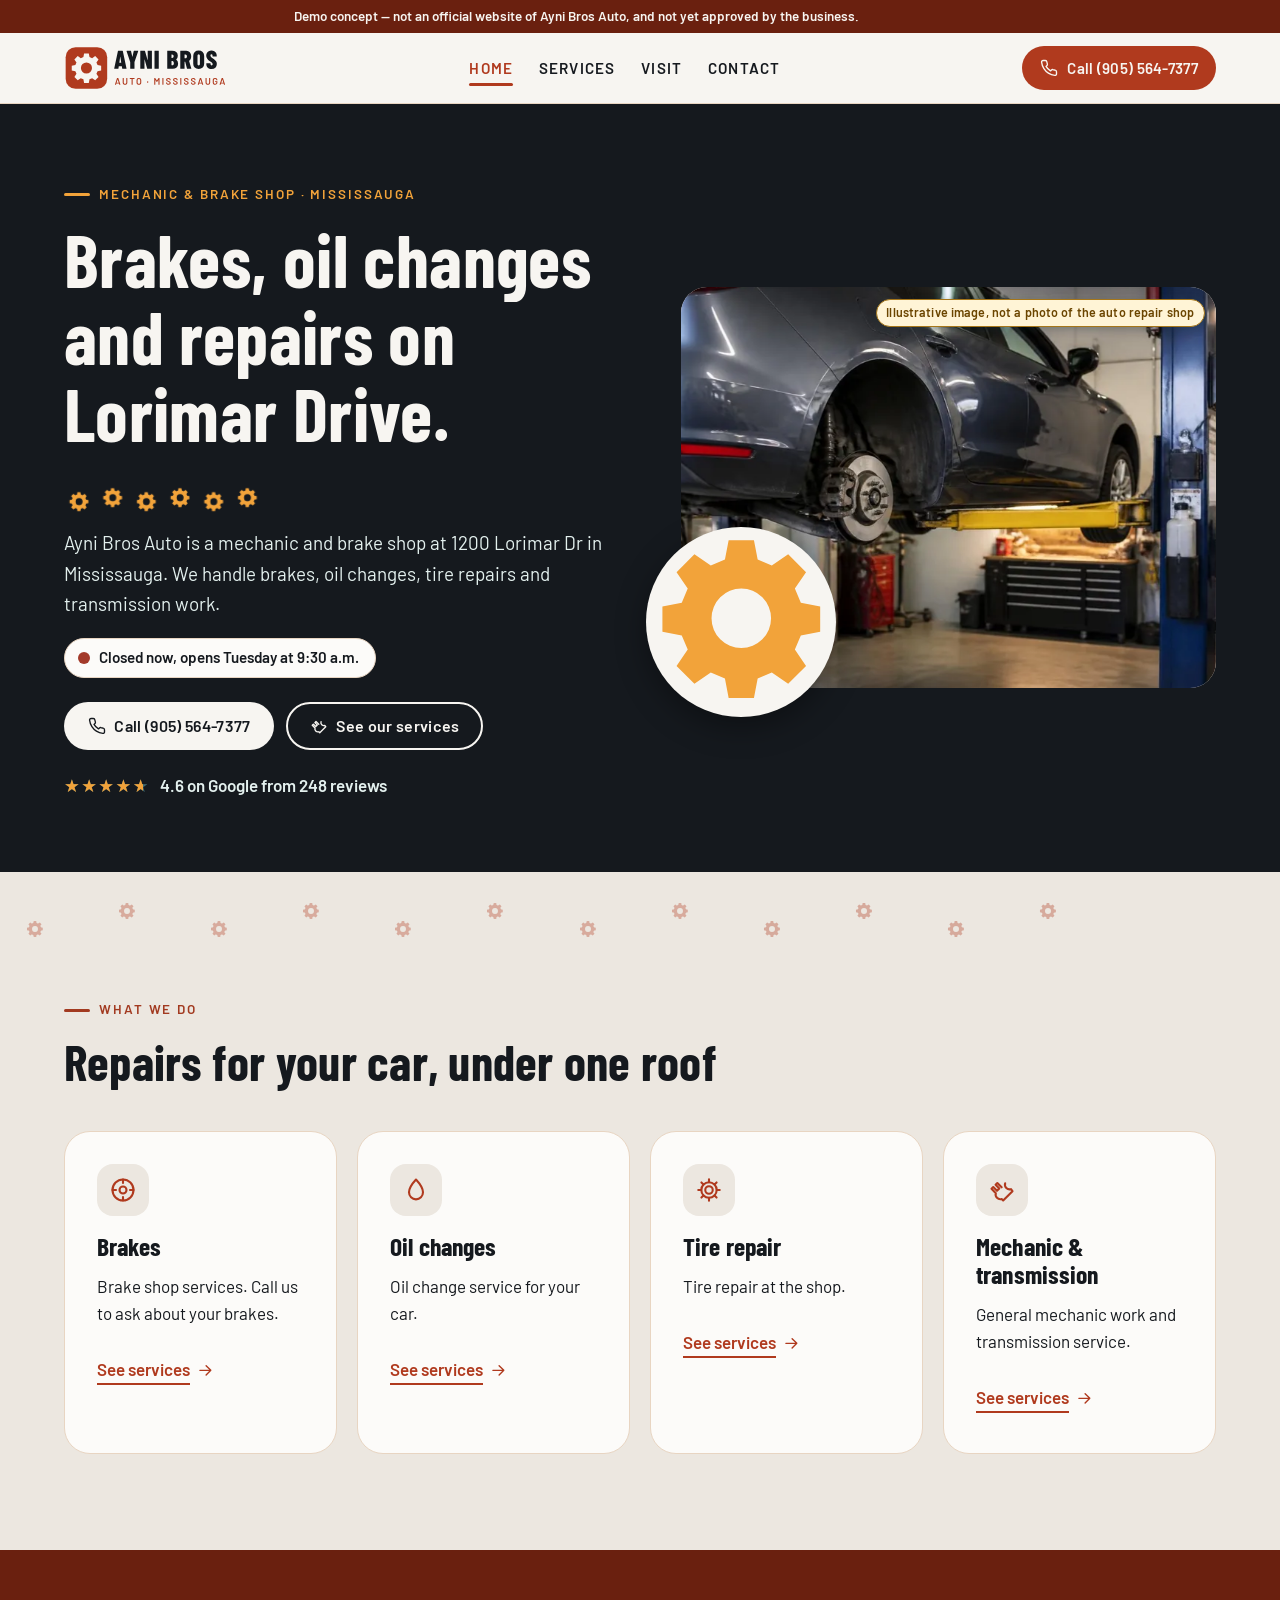
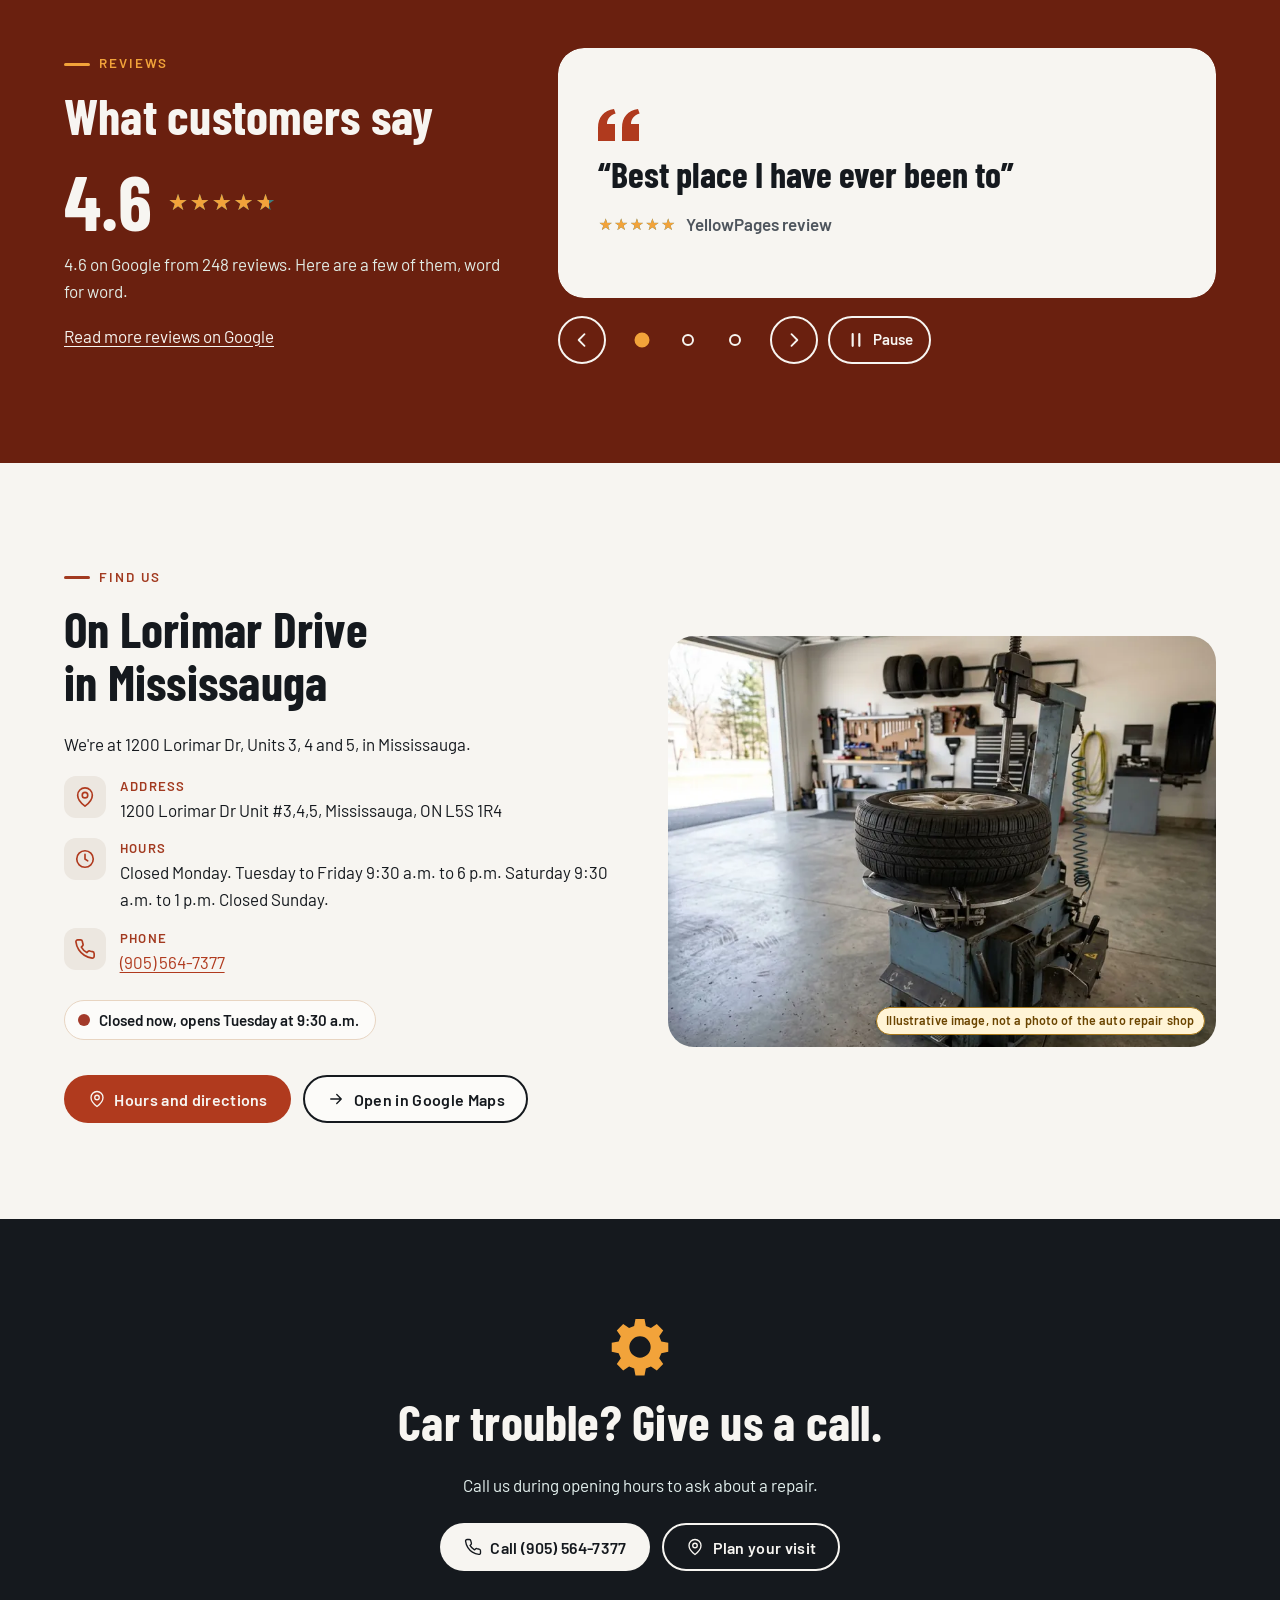
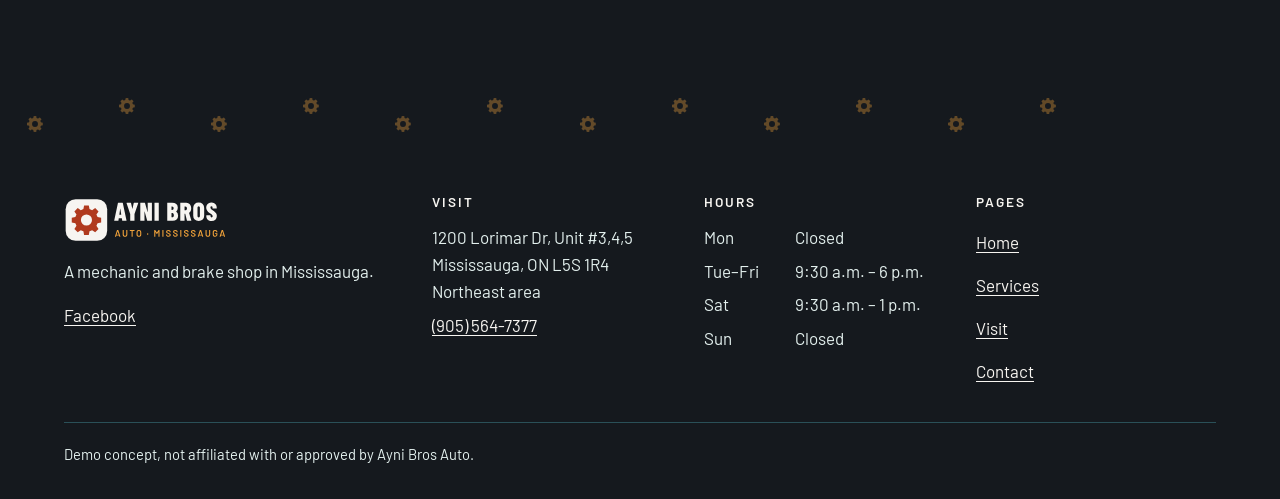
==== commit df8135ac: "Replace the published site with the updated dist build. Swap in the new HTML and shop images from di" ====
--- a/index.html
+++ b/index.html
@@ -208,7 +208,7 @@
       </div>
     </div>
     <div class="reveal reveal-r"><div class="media "><span class="ph-badge image-badge">Illustrative image, not a photo of the auto repair shop</span>
-  <img src="img/tires-800.webp" srcset="img/tires-480.webp 480w, img/tires-800.webp 800w, img/tires-1200.webp 1200w" sizes="(min-width: 900px) 540px, 92vw" width="1200" height="900" alt="Illustration of a car tire on a dark background" loading="lazy" decoding="async">
+  <img src="img/tires-800.webp" srcset="img/tires-480.webp 480w, img/tires-800.webp 800w, img/tires-1200.webp 1200w" sizes="(min-width: 900px) 540px, 92vw" width="1200" height="900" alt="A car tire on a tire changing machine in a garage bay" loading="lazy" decoding="async">
 </div></div>
   </div>
 </section>
